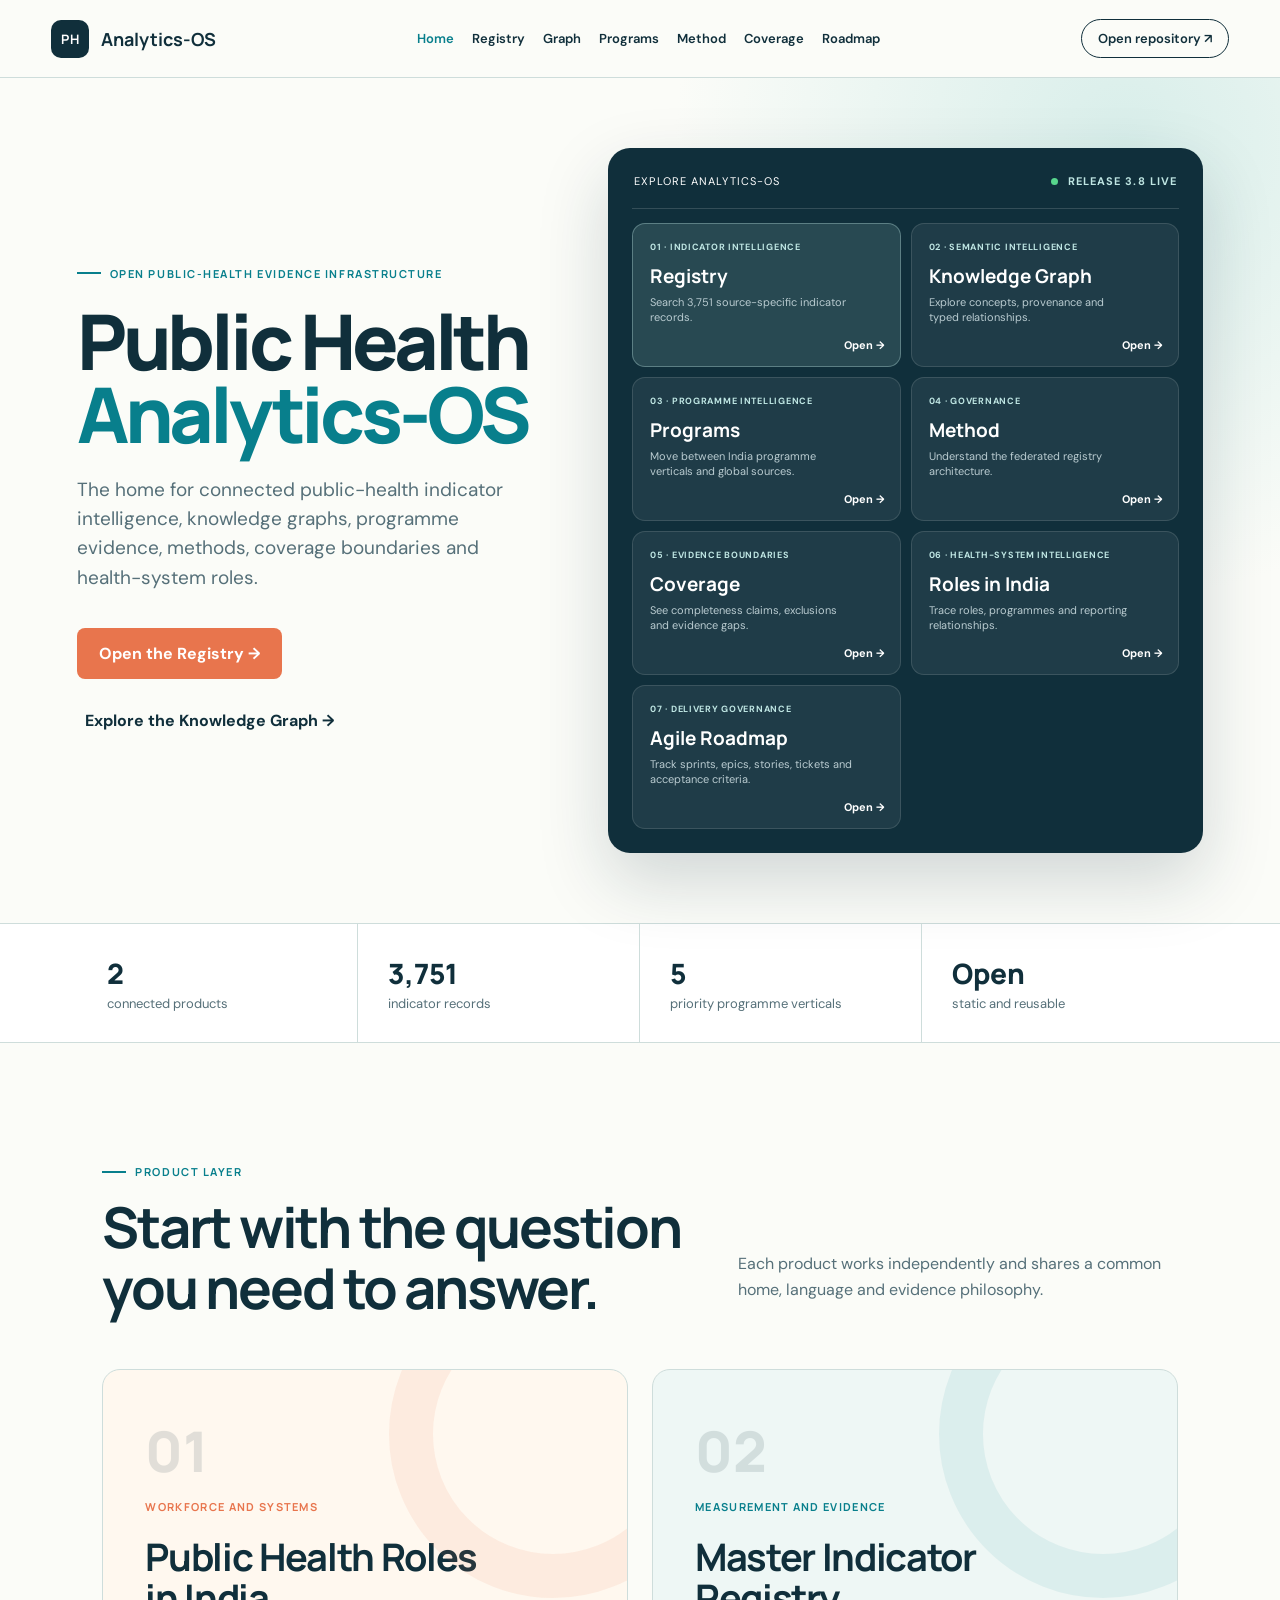
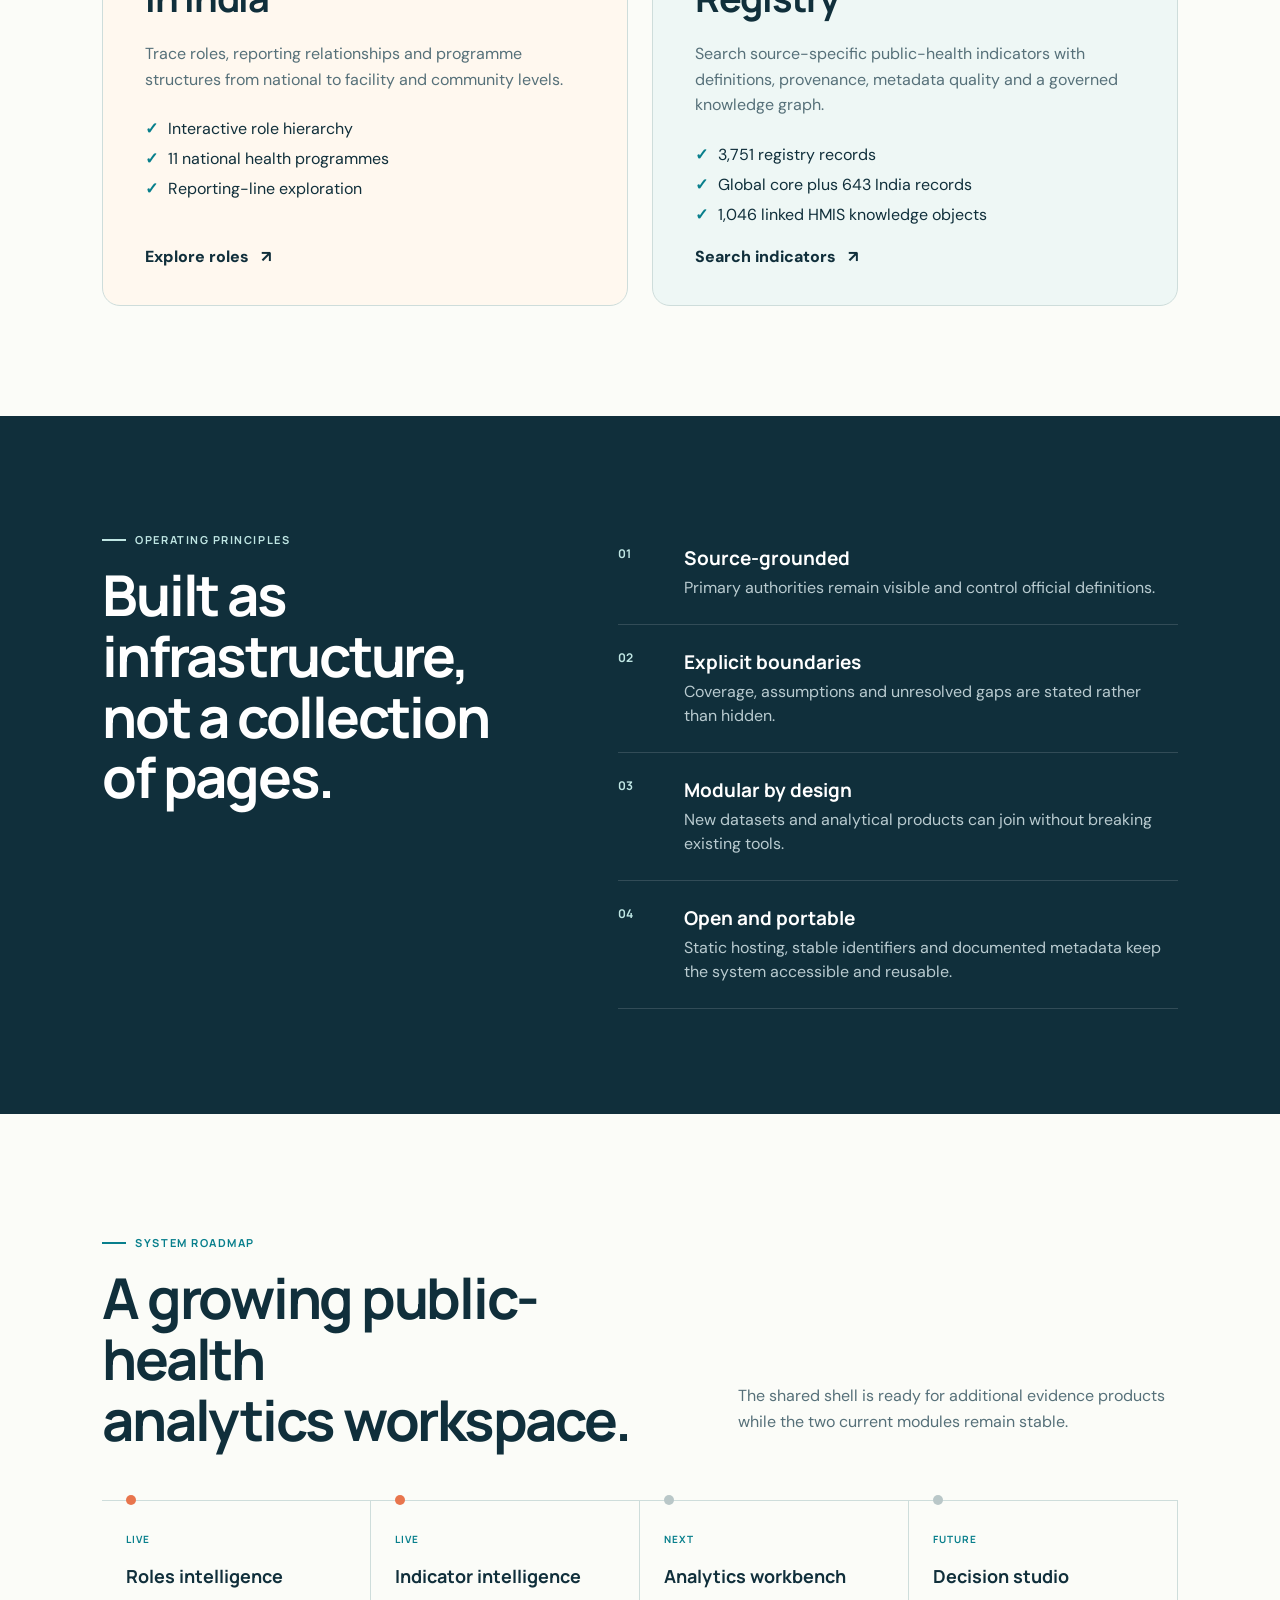
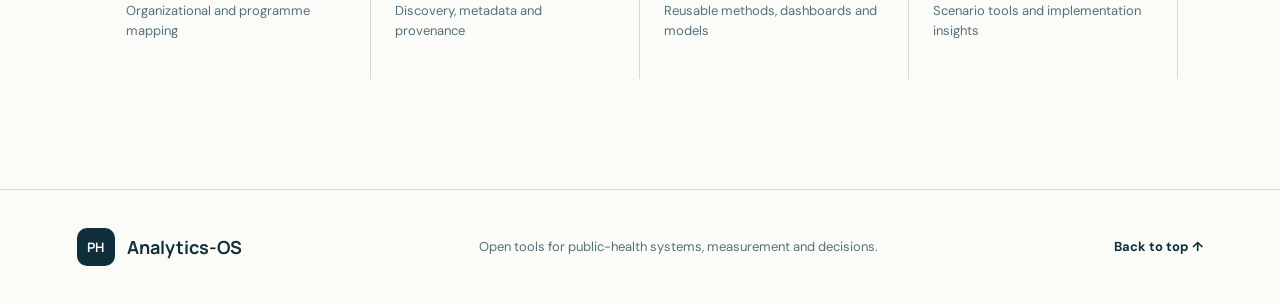
==== index.html @ e44026a2 "Add integrated release validation gate" ====
<!doctype html>
<html lang="en">
<head>
  <meta charset="utf-8">
  <meta name="viewport" content="width=device-width,initial-scale=1">
  <title>Public Health Analytics-OS</title>
  <meta name="description" content="An open, modular evidence workspace for public-health roles, indicators and analytics.">
  <meta property="og:title" content="Public Health Analytics-OS">
  <meta property="og:description" content="Public-health roles, indicators and evidence tools in one open operating system.">
  <meta property="og:url" content="https://abeezith.github.io/Public-Health-Analytics-OS/">
  <meta property="og:image" content="https://abeezith.github.io/Public-Health-Analytics-OS/og.png">
  <meta name="twitter:image" content="https://abeezith.github.io/Public-Health-Analytics-OS/og.png">
  <meta name="twitter:card" content="summary_large_image">
  <meta name="theme-color" content="#102F3B">
  <link rel="canonical" href="https://abeezith.github.io/Public-Health-Analytics-OS/">
  <link rel="stylesheet" href="styles.css?v=home-2.0.0">
</head>
<body>
  <header class="site-header">
    <a class="brand" href="#top" aria-label="Public Health Analytics-OS home"><span class="brand-mark">PH</span><span>Analytics-OS</span></a>
    <nav aria-label="Main navigation"><a href="#top" aria-current="page">Home</a><a href="indicators/#registry">Registry</a><a href="indicators/#knowledge-graph">Graph</a><a href="indicators/#india">Programs</a><a href="indicators/#method">Method</a><a href="indicators/#coverage">Coverage</a><a href="roadmap/">Roadmap</a></nav>
    <details class="mobile-nav"><summary>Explore <span aria-hidden="true">⌄</span></summary><div><a href="indicators/#registry">Registry</a><a href="indicators/#knowledge-graph">Knowledge Graph</a><a href="indicators/#india">Programs</a><a href="indicators/#method">Method</a><a href="indicators/#coverage">Coverage</a><a href="roadmap/">Agile roadmap</a><a href="roles/">Roles in India</a></div></details>
    <a class="github-link" href="https://github.com/abeezith/Public-Health-Analytics-OS" target="_blank" rel="noreferrer">Open repository ↗</a>
  </header>

  <main id="top">
    <section class="hero">
      <div class="hero-copy">
        <p class="eyebrow"><span></span> Open public-health evidence infrastructure</p>
        <h1>Public Health<br><em>Analytics-OS</em></h1>
        <p class="lede">The home for connected public-health indicator intelligence, knowledge graphs, programme evidence, methods, coverage boundaries and health-system roles.</p>
        <div class="hero-actions"><a class="primary" href="indicators/#registry">Open the Registry →</a><a class="secondary" href="indicators/#knowledge-graph">Explore the Knowledge Graph →</a></div>
      </div>
      <aside class="home-directory" id="workspace" aria-label="Analytics-OS workspace directory">
        <div class="directory-head"><span>Explore Analytics-OS</span><b><i></i> Release 3.8 live</b></div>
        <div class="directory-grid">
          <a class="directory-card featured" href="indicators/#registry"><span>01 · Indicator intelligence</span><strong>Registry</strong><small>Search 3,751 source-specific indicator records.</small><em>Open →</em></a>
          <a class="directory-card" href="indicators/#knowledge-graph"><span>02 · Semantic intelligence</span><strong>Knowledge Graph</strong><small>Explore concepts, provenance and typed relationships.</small><em>Open →</em></a>
          <a class="directory-card" href="indicators/#india"><span>03 · Programme intelligence</span><strong>Programs</strong><small>Move between India programme verticals and global sources.</small><em>Open →</em></a>
          <a class="directory-card" href="indicators/#method"><span>04 · Governance</span><strong>Method</strong><small>Understand the federated registry architecture.</small><em>Open →</em></a>
          <a class="directory-card" href="indicators/#coverage"><span>05 · Evidence boundaries</span><strong>Coverage</strong><small>See completeness claims, exclusions and evidence gaps.</small><em>Open →</em></a>
          <a class="directory-card" href="roles/"><span>06 · Health-system intelligence</span><strong>Roles in India</strong><small>Trace roles, programmes and reporting relationships.</small><em>Open →</em></a>
          <a class="directory-card" href="roadmap/"><span>07 · Delivery governance</span><strong>Agile Roadmap</strong><small>Track sprints, epics, stories, tickets and acceptance criteria.</small><em>Open →</em></a>
        </div>
      </aside>
    </section>

    <section class="metrics" aria-label="System metrics">
      <div><strong>2</strong><span>connected products</span></div>
      <div><strong>3,751</strong><span>indicator records</span></div>
      <div><strong>5</strong><span>priority programme verticals</span></div>
      <div><strong>Open</strong><span>static and reusable</span></div>
    </section>

    <section class="products" id="products">
      <div class="section-heading"><div><p class="eyebrow"><span></span> Product layer</p><h2>Start with the question<br>you need to answer.</h2></div><p>Each product works independently and shares a common home, language and evidence philosophy.</p></div>
      <div class="product-grid">
        <article class="product-card roles-card">
          <div class="product-number">01</div><div class="product-label">Workforce and systems</div>
          <h3>Public Health Roles<br>in India</h3>
          <p>Trace roles, reporting relationships and programme structures from national to facility and community levels.</p>
          <ul><li>Interactive role hierarchy</li><li>11 national health programmes</li><li>Reporting-line exploration</li></ul>
          <a href="roles/">Explore roles <span>↗</span></a>
        </article>
        <article class="product-card indicator-card">
          <div class="product-number">02</div><div class="product-label">Measurement and evidence</div>
          <h3>Master Indicator<br>Registry</h3>
          <p>Search source-specific public-health indicators with definitions, provenance, metadata quality and a governed knowledge graph.</p>
          <ul><li>3,751 registry records</li><li>Global core plus 643 India records</li><li>1,046 linked HMIS knowledge objects</li></ul>
          <a href="indicators/#registry">Search indicators <span>↗</span></a>
        </article>
      </div>
    </section>

    <section class="principles" id="principles">
      <div><p class="eyebrow light"><span></span> Operating principles</p><h2>Built as infrastructure,<br>not a collection of pages.</h2></div>
      <div class="principle-list">
        <article><span>01</span><div><h3>Source-grounded</h3><p>Primary authorities remain visible and control official definitions.</p></div></article>
        <article><span>02</span><div><h3>Explicit boundaries</h3><p>Coverage, assumptions and unresolved gaps are stated rather than hidden.</p></div></article>
        <article><span>03</span><div><h3>Modular by design</h3><p>New datasets and analytical products can join without breaking existing tools.</p></div></article>
        <article><span>04</span><div><h3>Open and portable</h3><p>Static hosting, stable identifiers and documented metadata keep the system accessible and reusable.</p></div></article>
      </div>
    </section>

    <section class="roadmap" id="roadmap">
      <div class="section-heading"><div><p class="eyebrow"><span></span> System roadmap</p><h2>A growing public-health<br>analytics workspace.</h2></div><p>The shared shell is ready for additional evidence products while the two current modules remain stable.</p></div>
      <div class="roadmap-track"><article class="done"><span>Live</span><h3>Roles intelligence</h3><p>Organizational and programme mapping</p></article><article class="done"><span>Live</span><h3>Indicator intelligence</h3><p>Discovery, metadata and provenance</p></article><article><span>Next</span><h3>Analytics workbench</h3><p>Reusable methods, dashboards and models</p></article><article><span>Future</span><h3>Decision studio</h3><p>Scenario tools and implementation insights</p></article></div>
    </section>
  </main>

  <footer><div class="brand"><span class="brand-mark">PH</span><span>Analytics-OS</span></div><p>Open tools for public-health systems, measurement and decisions.</p><a href="#top">Back to top ↑</a></footer>
</body>
</html>
---- styles.css ----
@import url('https://fonts.googleapis.com/css2?family=DM+Sans:wght@400;500;600;700&family=Manrope:wght@400;500;600;700;800&display=swap');
:root{--ink:#102f3b;--teal:#087f8c;--aqua:#bfe6e3;--mist:#eef7f5;--paper:#fbfcf8;--coral:#e8754d;--line:#cedddb;--white:#fff;--muted:#567079}*{box-sizing:border-box}html{scroll-behavior:smooth}body{margin:0;background:var(--paper);color:var(--ink);font-family:'DM Sans',sans-serif}a{color:inherit;text-decoration:none}.site-header{min-height:78px;display:flex;align-items:center;justify-content:space-between;gap:22px;padding:0 4vw;border-bottom:1px solid var(--line);position:relative;z-index:20;background:rgba(251,252,248,.96)}.brand{display:flex;align-items:center;gap:12px;font:700 18px 'Manrope',sans-serif;white-space:nowrap}.brand-mark{width:38px;height:38px;border-radius:10px;background:var(--ink);color:#fff;display:grid;place-items:center;font-size:13px;letter-spacing:.04em}.site-header nav{display:flex;gap:18px;font-size:13px;font-weight:600}.site-header nav a:hover,.site-header nav a[aria-current="page"]{color:var(--teal)}.github-link{border:1px solid var(--ink);border-radius:99px;padding:10px 16px;font-size:13px;font-weight:600;white-space:nowrap}.mobile-nav{display:none;position:relative}.mobile-nav summary{list-style:none;cursor:pointer;padding:10px 14px;border:1px solid var(--ink);border-radius:99px;font-size:13px;font-weight:700}.mobile-nav summary::-webkit-details-marker{display:none}.mobile-nav[open] summary span{display:inline-block;transform:rotate(180deg)}.mobile-nav>div{position:absolute;right:0;top:calc(100% + 10px);width:230px;padding:9px;border:1px solid var(--line);border-radius:16px;background:#fff;box-shadow:0 18px 50px rgba(16,47,59,.18)}.mobile-nav a{display:block;padding:11px 12px;border-radius:9px;font-size:13px;font-weight:700}.mobile-nav a:hover,.mobile-nav a:focus-visible{background:var(--mist);color:var(--teal)}.hero{min-height:680px;padding:70px 6vw;display:grid;grid-template-columns:minmax(360px,.88fr) minmax(560px,1.12fr);gap:5vw;align-items:center;background:radial-gradient(circle at 88% 8%,#d8eeea 0,transparent 33%),var(--paper)}.eyebrow{text-transform:uppercase;letter-spacing:.14em;font:700 11px 'Manrope',sans-serif;color:var(--teal);display:flex;align-items:center;gap:9px}.eyebrow span{width:24px;height:2px;background:currentColor}.hero h1{font:800 clamp(54px,6vw,88px)/.95 'Manrope',sans-serif;letter-spacing:-.055em;margin:24px 0}.hero h1 em{font-style:normal;color:var(--teal)}.lede{font-size:19px;line-height:1.55;max-width:650px;color:var(--muted)}.hero-actions{display:flex;gap:16px;align-items:center;margin-top:36px;flex-wrap:wrap}.primary{background:var(--coral);color:white;padding:15px 22px;border-radius:8px;font-weight:700}.secondary{font-weight:700;padding:15px 8px}.home-directory{background:var(--ink);color:white;padding:24px;border-radius:22px;box-shadow:0 28px 70px rgba(16,47,59,.18)}.directory-head{display:flex;justify-content:space-between;gap:18px;padding:2px 2px 20px;border-bottom:1px solid rgba(255,255,255,.15);font-size:11px;text-transform:uppercase;letter-spacing:.1em}.directory-head b{color:var(--aqua)}.directory-head i{display:inline-block;width:7px;height:7px;background:#58d68d;border-radius:50%;margin-right:6px}.directory-grid{display:grid;grid-template-columns:1fr 1fr;gap:10px;margin-top:14px}.directory-card{position:relative;min-height:144px;padding:17px;border:1px solid rgba(255,255,255,.12);border-radius:13px;background:rgba(255,255,255,.065);transition:transform .18s ease,background .18s ease,border-color .18s ease}.directory-card:hover,.directory-card:focus-visible{transform:translateY(-2px);background:rgba(255,255,255,.12);border-color:var(--aqua);outline:none}.directory-card.featured{background:rgba(191,230,227,.14);border-color:rgba(191,230,227,.34)}.directory-card span,.directory-card strong,.directory-card small{display:block}.directory-card span{color:var(--aqua);font-size:9px;font-weight:700;letter-spacing:.08em;text-transform:uppercase}.directory-card strong{margin-top:10px;font:700 19px 'Manrope'}.directory-card small{margin-top:6px;padding-right:28px;color:#b9cbd0;font-size:11px;line-height:1.4}.directory-card em{position:absolute;right:15px;bottom:14px;color:#fff;font-size:11px;font-style:normal;font-weight:700}.metrics{display:grid;grid-template-columns:repeat(4,1fr);padding:0 6vw;background:#fff;border-top:1px solid var(--line);border-bottom:1px solid var(--line)}.metrics div{padding:30px;border-right:1px solid var(--line);display:flex;flex-direction:column;gap:3px}.metrics div:last-child{border-right:0}.metrics strong{font:800 28px 'Manrope'}.metrics span{font-size:13px;color:var(--muted)}.products,.roadmap{padding:110px 8vw}.section-heading{display:flex;align-items:end;justify-content:space-between;gap:40px;margin-bottom:50px}.section-heading h2,.principles h2{font:700 clamp(34px,4.4vw,58px)/1.08 'Manrope';letter-spacing:-.04em;margin:18px 0 0}.section-heading>p{max-width:440px;color:var(--muted);line-height:1.6}.product-grid{display:grid;grid-template-columns:1fr 1fr;gap:24px}.product-card{position:relative;padding:42px;border:1px solid var(--line);border-radius:18px;min-height:520px;overflow:hidden}.roles-card{background:#fff8ef}.indicator-card{background:var(--mist)}.product-card:after{content:'';position:absolute;width:240px;height:240px;border-radius:50%;right:-90px;top:-100px;border:44px solid rgba(8,127,140,.08)}.roles-card:after{border-color:rgba(232,117,77,.1)}.product-number{font:800 56px 'Manrope';opacity:.12}.product-label{text-transform:uppercase;letter-spacing:.12em;font:700 11px 'Manrope';color:var(--teal);margin-top:10px}.roles-card .product-label{color:var(--coral)}.product-card h3{font:700 38px/1.1 'Manrope';letter-spacing:-.035em;margin:22px 0}.product-card p{color:var(--muted);line-height:1.6;max-width:520px}.product-card ul{padding:0;margin:26px 0 38px;list-style:none;display:grid;gap:9px}.product-card li:before{content:'✓';color:var(--teal);font-weight:800;margin-right:10px}.product-card>a{position:absolute;left:42px;bottom:38px;font-weight:800}.product-card>a span{margin-left:8px}.principles{background:var(--ink);color:white;padding:105px 8vw;display:grid;grid-template-columns:.85fr 1.15fr;gap:8vw}.eyebrow.light{color:var(--aqua)}.principle-list{display:grid}.principle-list article{display:grid;grid-template-columns:48px 1fr;gap:18px;padding:24px 0;border-bottom:1px solid rgba(255,255,255,.14)}.principle-list article>span{color:var(--aqua);font:700 12px 'Manrope'}.principle-list h3{margin:0 0 5px;font:700 19px 'Manrope'}.principle-list p{margin:0;color:#b9cbd0;line-height:1.5}.roadmap-track{display:grid;grid-template-columns:repeat(4,1fr);border-top:1px solid var(--line)}.roadmap-track article{padding:26px 24px;border-right:1px solid var(--line);position:relative}.roadmap-track article:before{content:'';position:absolute;width:10px;height:10px;border-radius:50%;background:#b9c7c8;top:-6px;left:24px}.roadmap-track article.done:before{background:var(--coral)}.roadmap-track span{text-transform:uppercase;letter-spacing:.1em;font:700 10px 'Manrope';color:var(--teal)}.roadmap-track h3{font:700 18px 'Manrope';margin:16px 0 6px}.roadmap-track p{color:var(--muted);font-size:13px;line-height:1.5}footer{padding:35px 6vw;border-top:1px solid var(--line);display:flex;align-items:center;justify-content:space-between;gap:25px}footer p{color:var(--muted);font-size:13px}footer>a{font-weight:700;font-size:13px}@media(max-width:1120px){.site-header nav{display:none}.mobile-nav{display:block}.hero{grid-template-columns:1fr;padding-top:65px}.home-directory{max-width:900px}.metrics{grid-template-columns:1fr 1fr}.metrics div:nth-child(2){border-right:0}.product-grid,.principles{grid-template-columns:1fr}.section-heading{align-items:start;flex-direction:column}.roadmap-track{grid-template-columns:1fr 1fr}.roadmap-track article{border-bottom:1px solid var(--line)}footer{align-items:flex-start;flex-direction:column}}@media(max-width:650px){.site-header{padding:0 20px}.github-link{display:none}.hero,.products,.roadmap,.principles{padding-left:24px;padding-right:24px}.hero h1{font-size:50px}.directory-grid{grid-template-columns:1fr}.directory-card{min-height:132px}.metrics{grid-template-columns:1fr}.metrics div{border-right:0;border-bottom:1px solid var(--line)}.product-card{padding:30px;min-height:540px}.product-card>a{left:30px}.roadmap-track{grid-template-columns:1fr}footer{padding:30px 24px}}@media(prefers-reduced-motion:reduce){.directory-card{transition:none}}
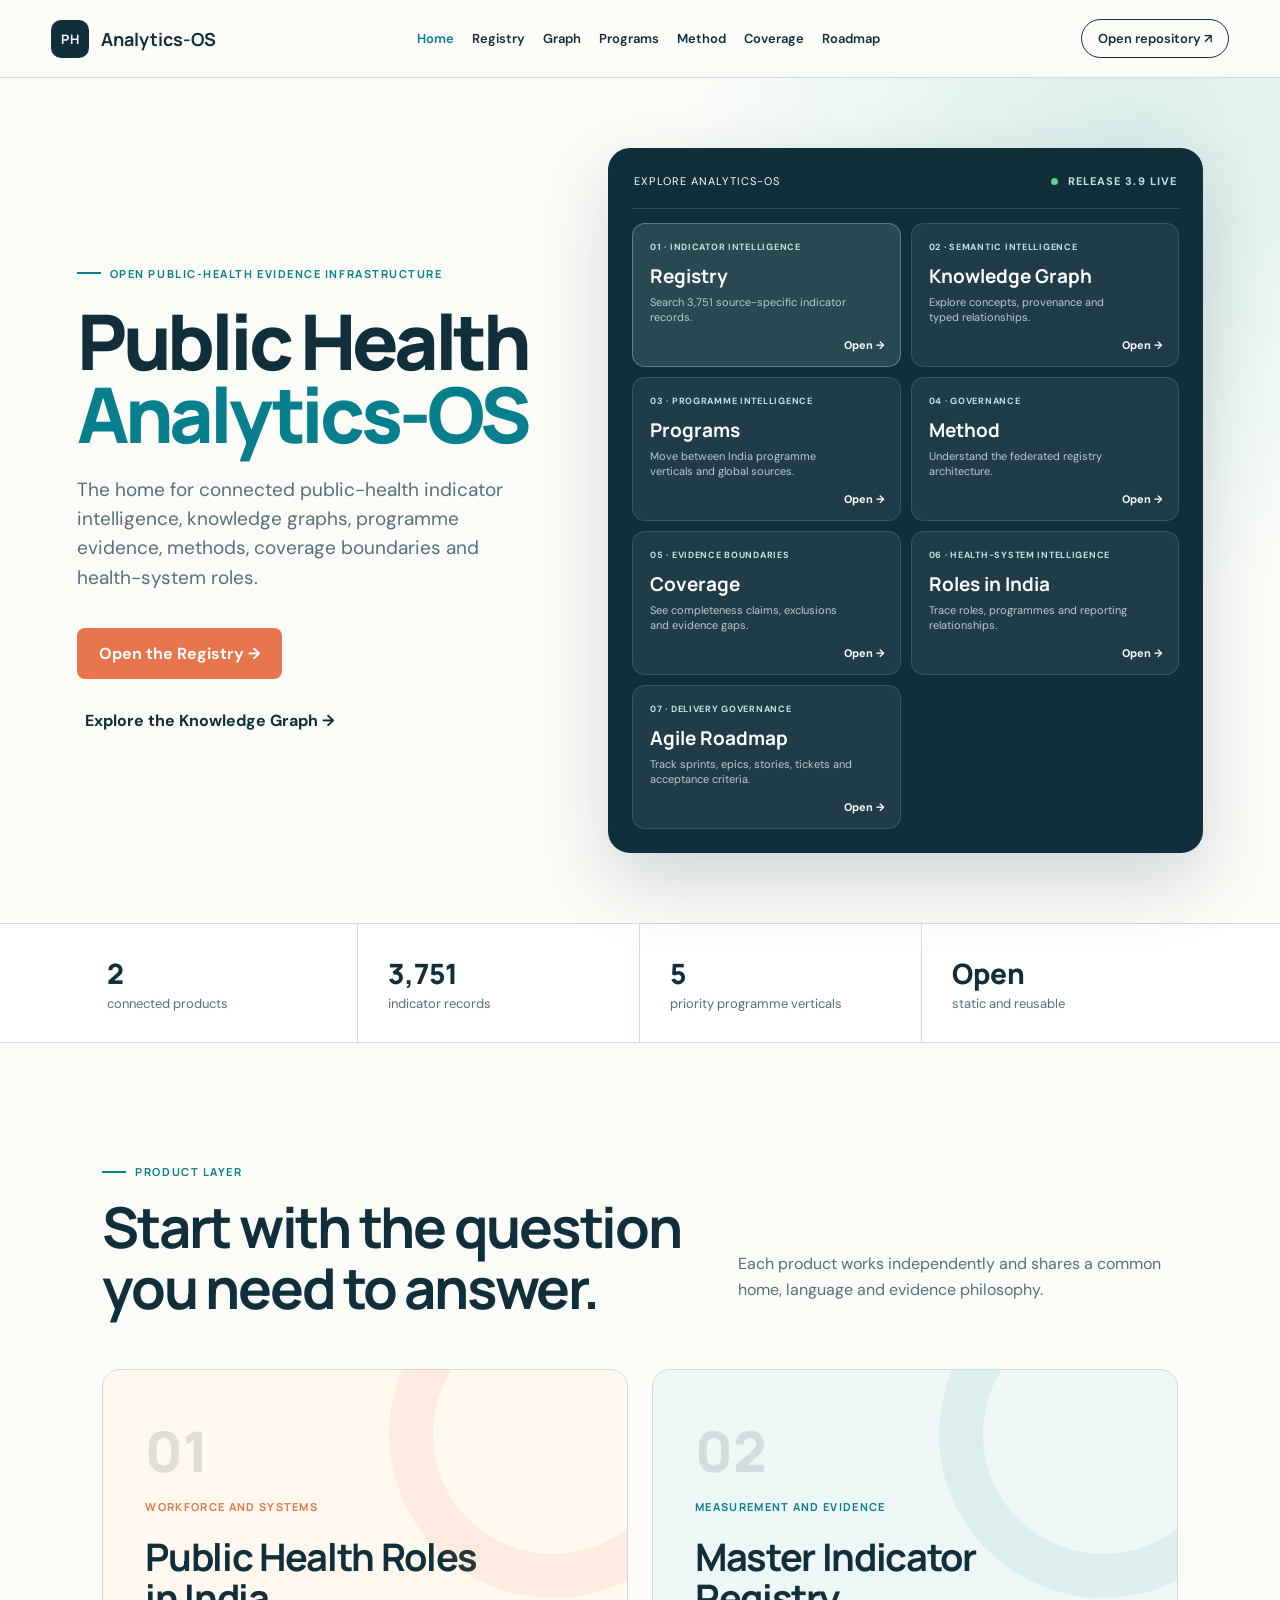
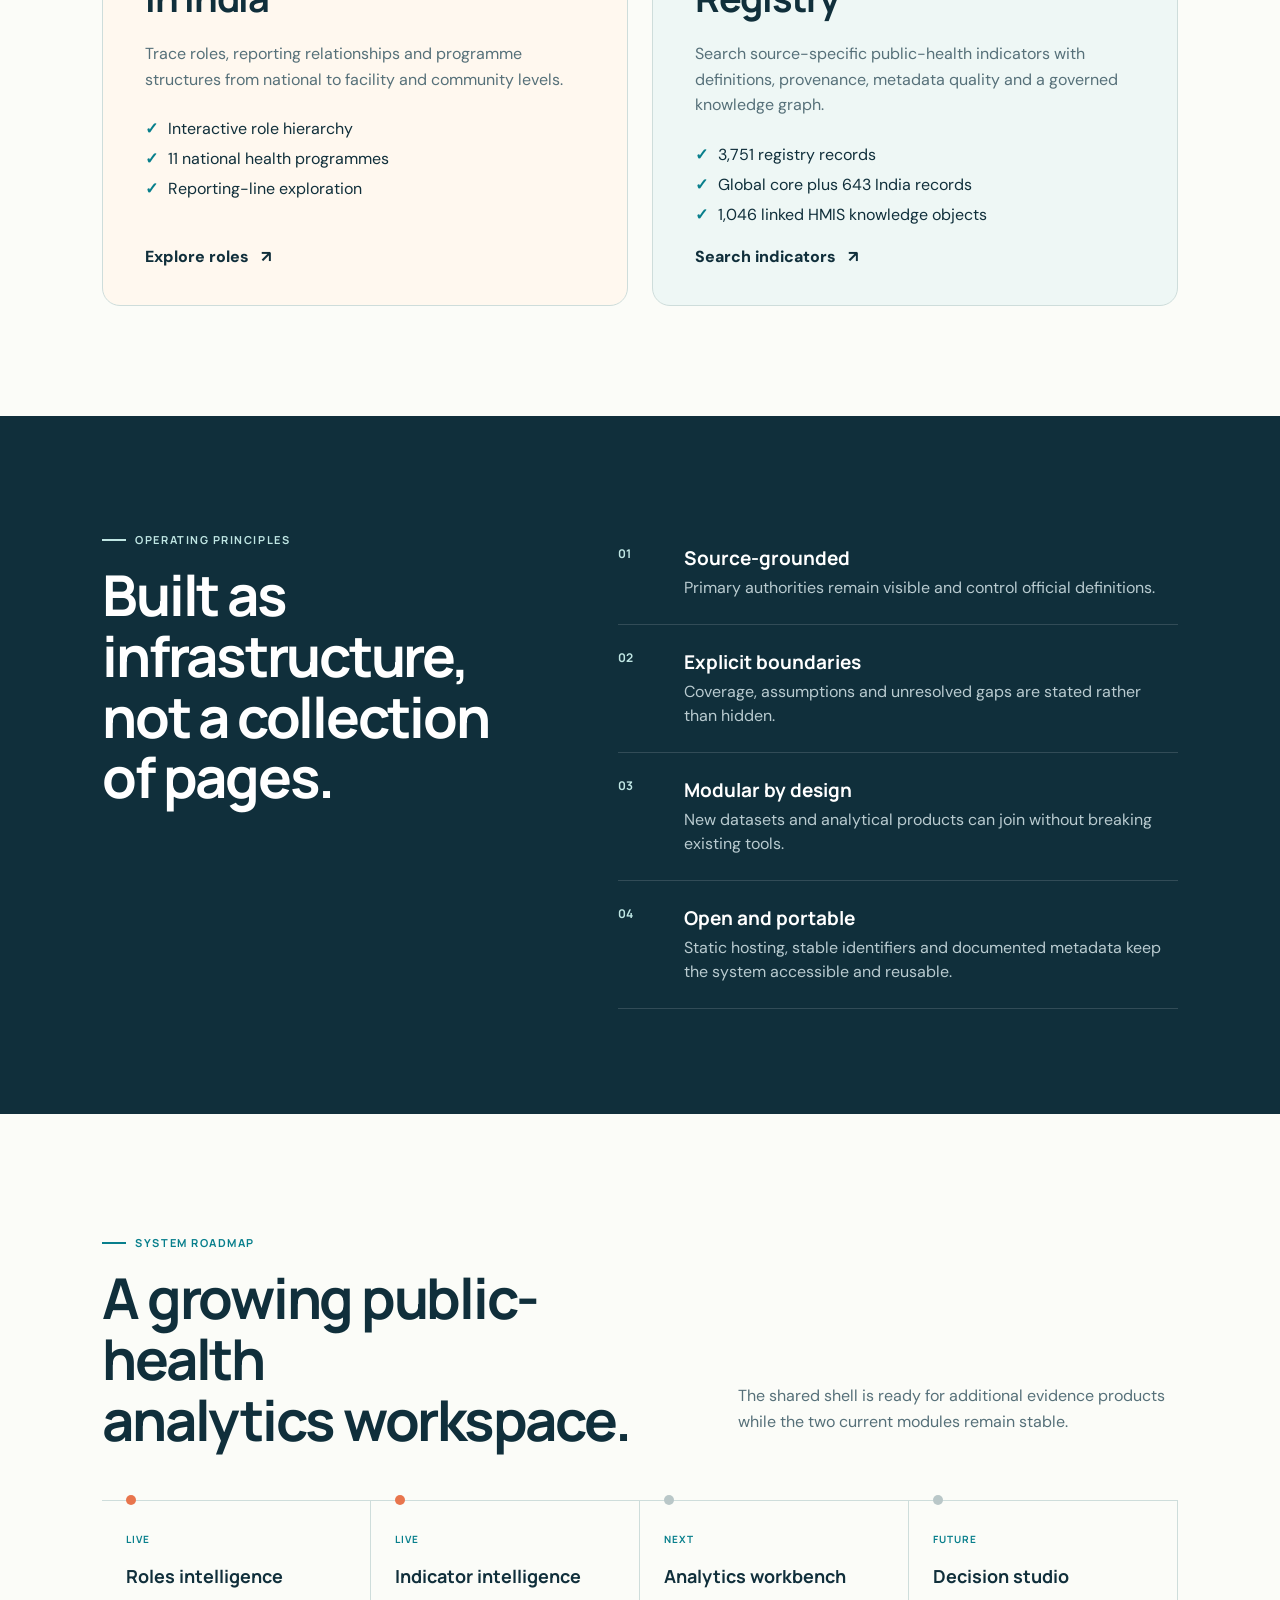
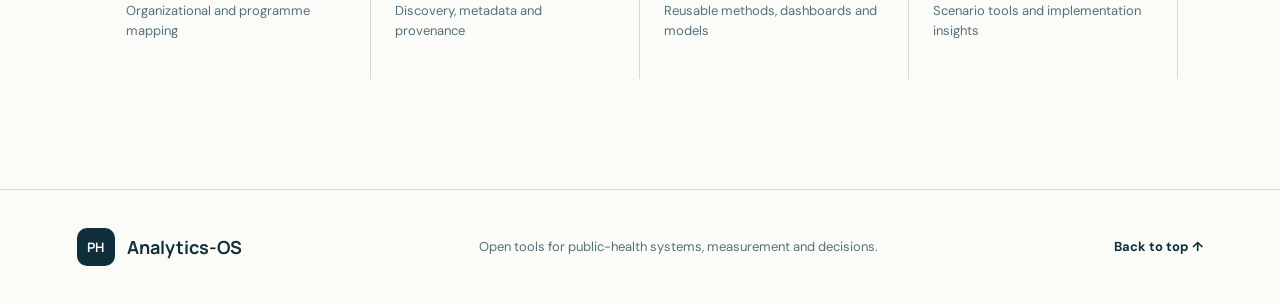
==== commit 6d643163: "Complete TRUST-05 provenance pilot" ====
--- a/index.html
+++ b/index.html
@@ -32,7 +32,7 @@
         <div class="hero-actions"><a class="primary" href="indicators/#registry">Open the Registry →</a><a class="secondary" href="indicators/#knowledge-graph">Explore the Knowledge Graph →</a></div>
       </div>
       <aside class="home-directory" id="workspace" aria-label="Analytics-OS workspace directory">
-        <div class="directory-head"><span>Explore Analytics-OS</span><b><i></i> Release 3.8 live</b></div>
+        <div class="directory-head"><span>Explore Analytics-OS</span><b><i></i> Release 3.9 live</b></div>
         <div class="directory-grid">
           <a class="directory-card featured" href="indicators/#registry"><span>01 · Indicator intelligence</span><strong>Registry</strong><small>Search 3,751 source-specific indicator records.</small><em>Open →</em></a>
           <a class="directory-card" href="indicators/#knowledge-graph"><span>02 · Semantic intelligence</span><strong>Knowledge Graph</strong><small>Explore concepts, provenance and typed relationships.</small><em>Open →</em></a>
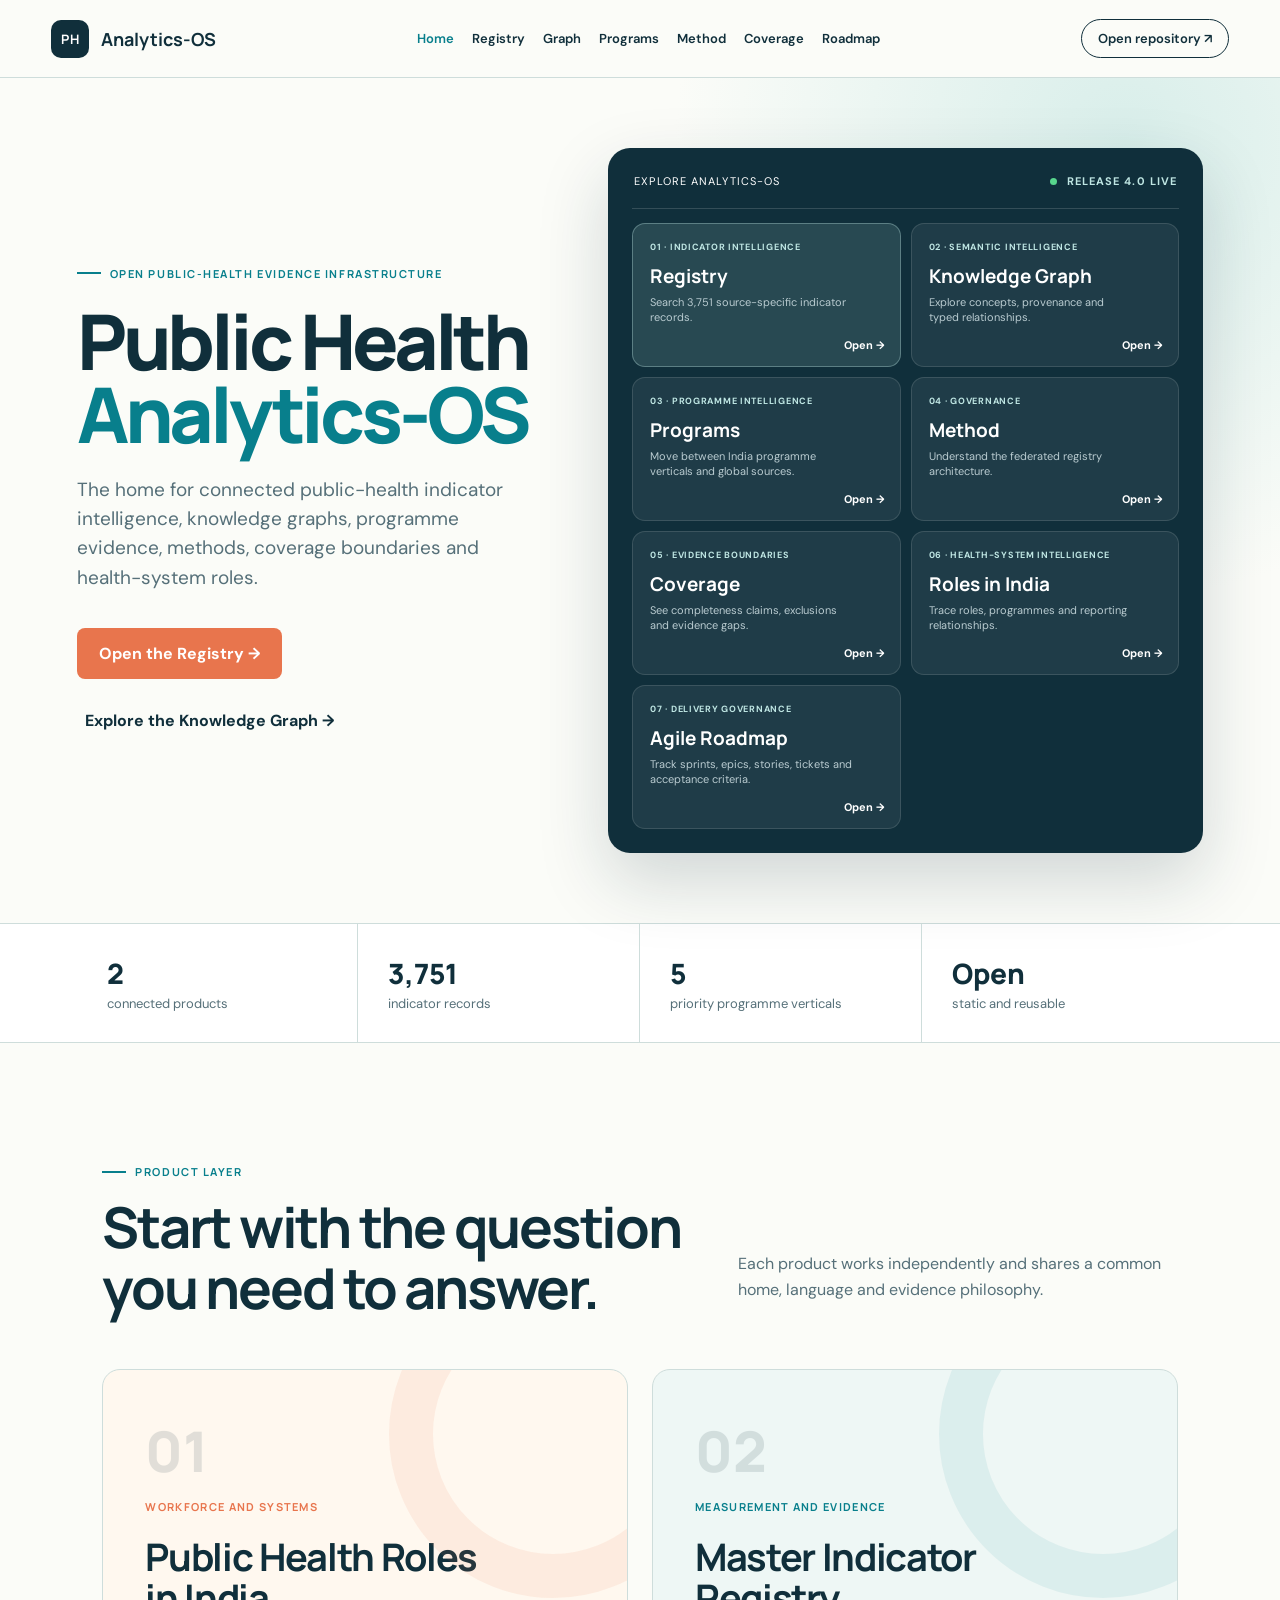
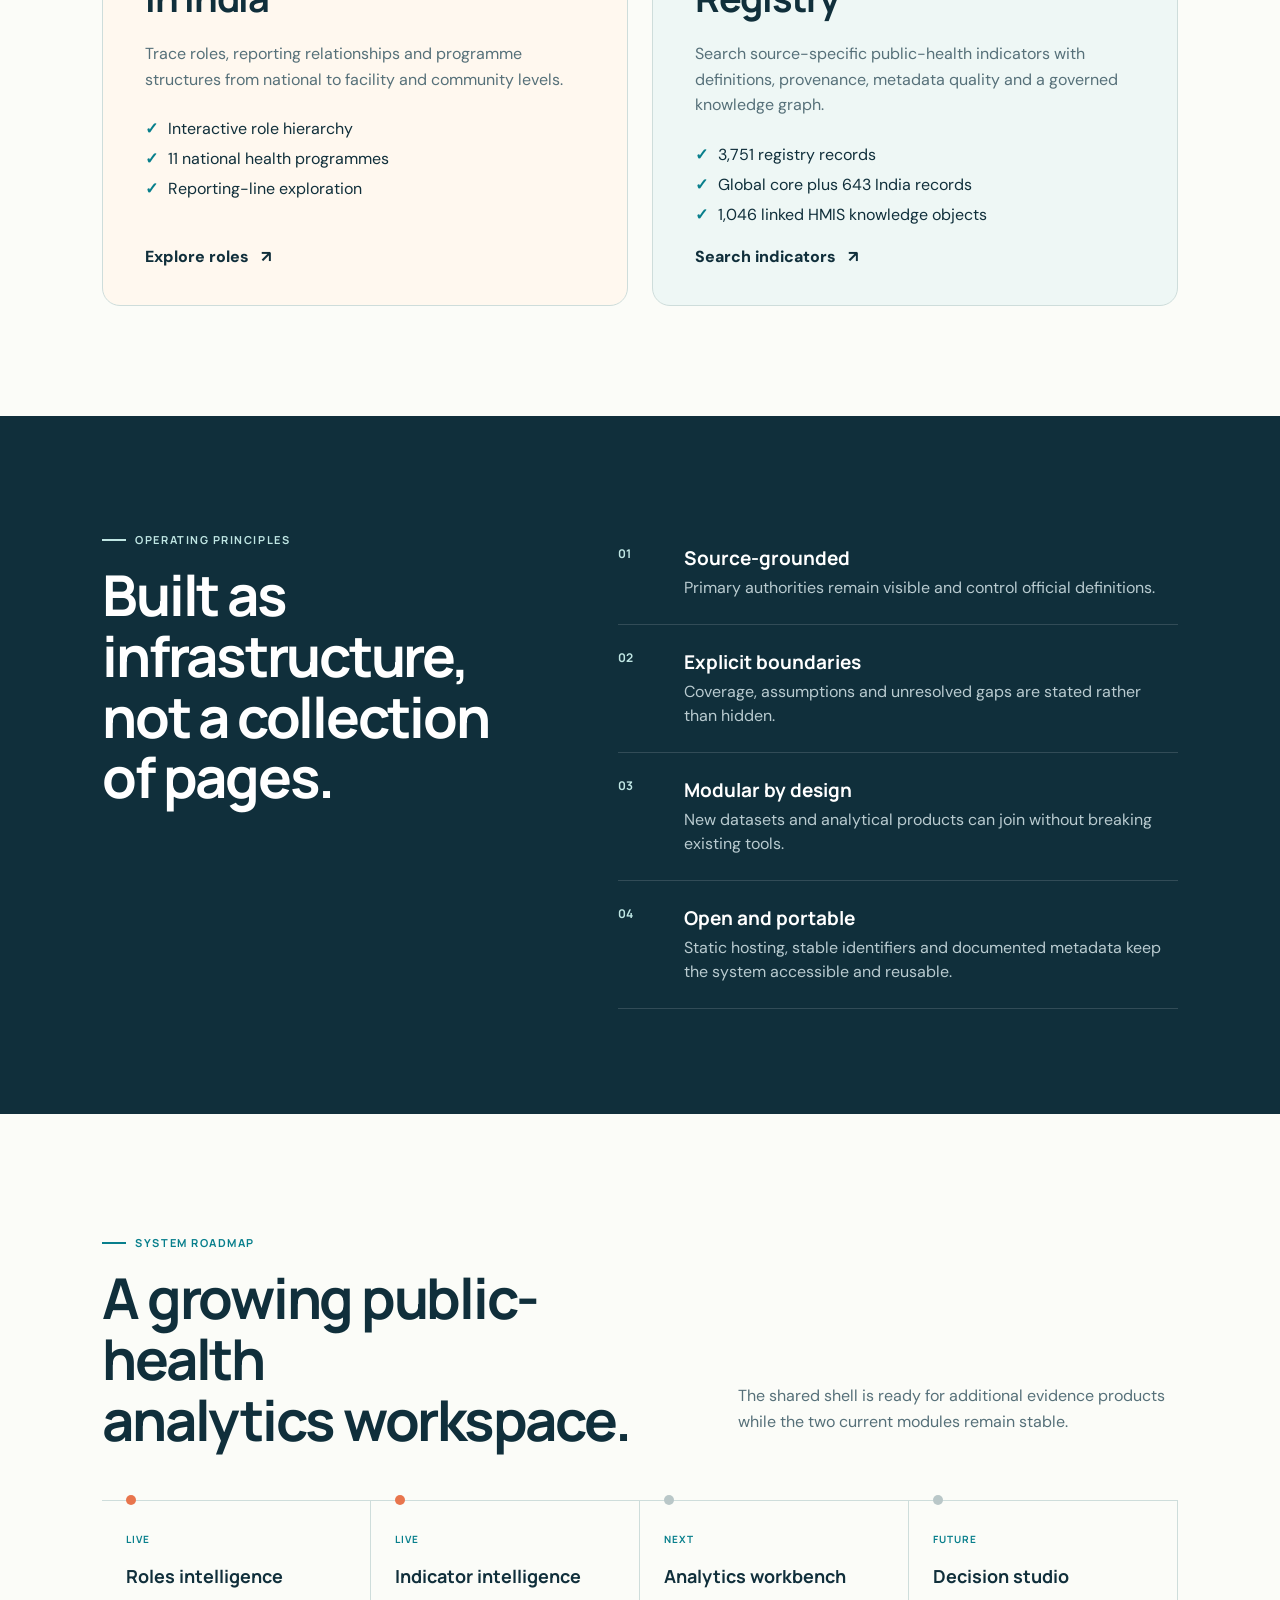
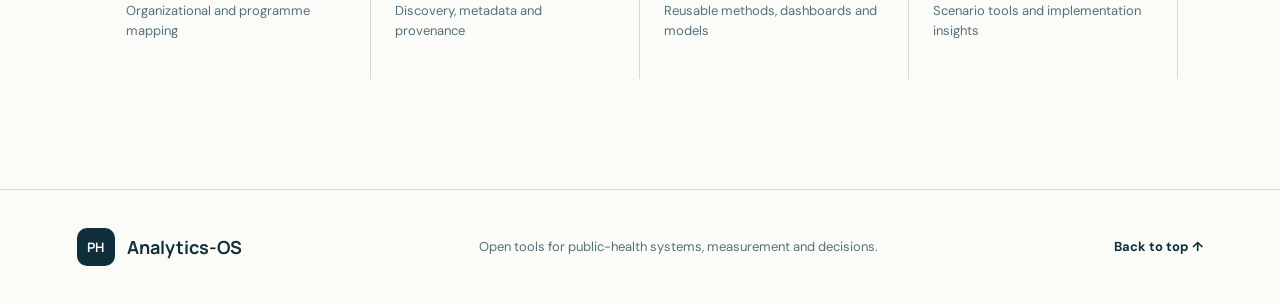
==== commit dccee4ad: "Complete TRUST-07 source monitoring" ====
--- a/index.html
+++ b/index.html
@@ -32,7 +32,7 @@
         <div class="hero-actions"><a class="primary" href="indicators/#registry">Open the Registry →</a><a class="secondary" href="indicators/#knowledge-graph">Explore the Knowledge Graph →</a></div>
       </div>
       <aside class="home-directory" id="workspace" aria-label="Analytics-OS workspace directory">
-        <div class="directory-head"><span>Explore Analytics-OS</span><b><i></i> Release 3.9 live</b></div>
+        <div class="directory-head"><span>Explore Analytics-OS</span><b><i></i> Release 4.0 live</b></div>
         <div class="directory-grid">
           <a class="directory-card featured" href="indicators/#registry"><span>01 · Indicator intelligence</span><strong>Registry</strong><small>Search 3,751 source-specific indicator records.</small><em>Open →</em></a>
           <a class="directory-card" href="indicators/#knowledge-graph"><span>02 · Semantic intelligence</span><strong>Knowledge Graph</strong><small>Explore concepts, provenance and typed relationships.</small><em>Open →</em></a>
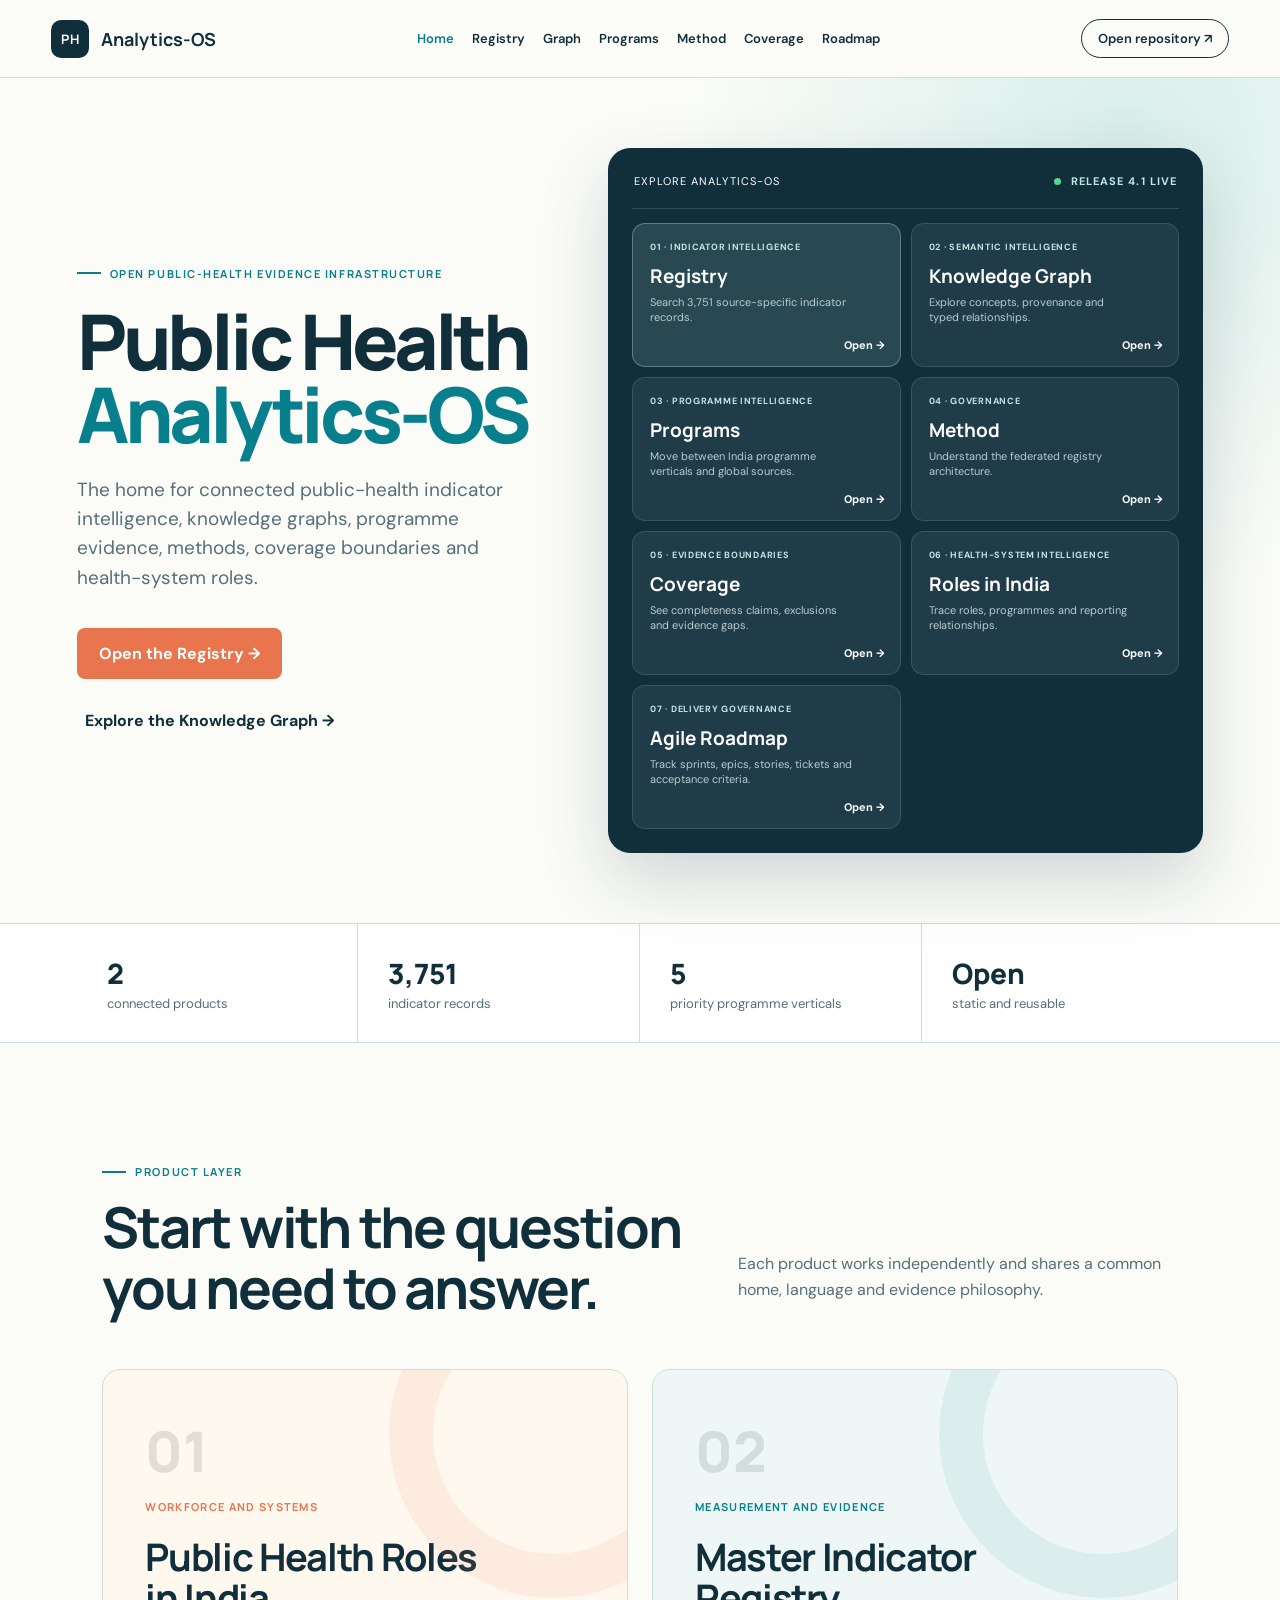
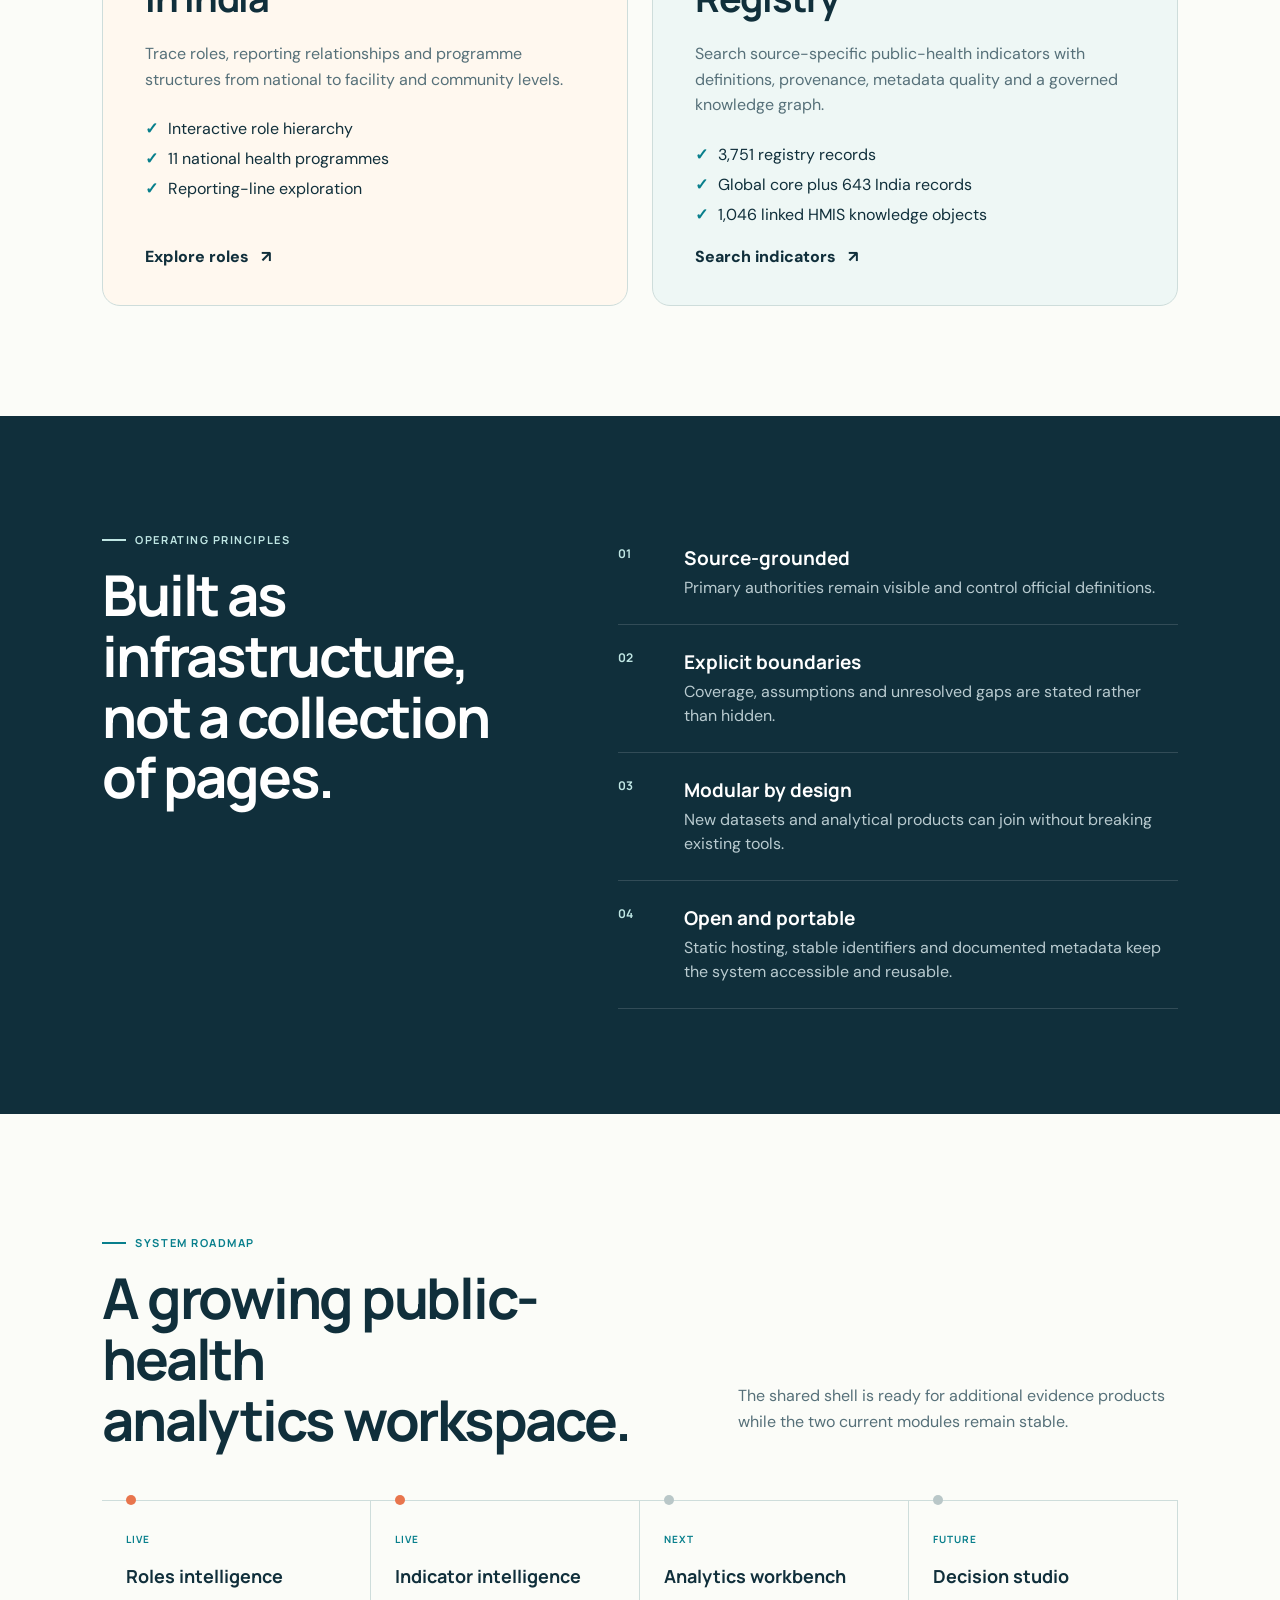
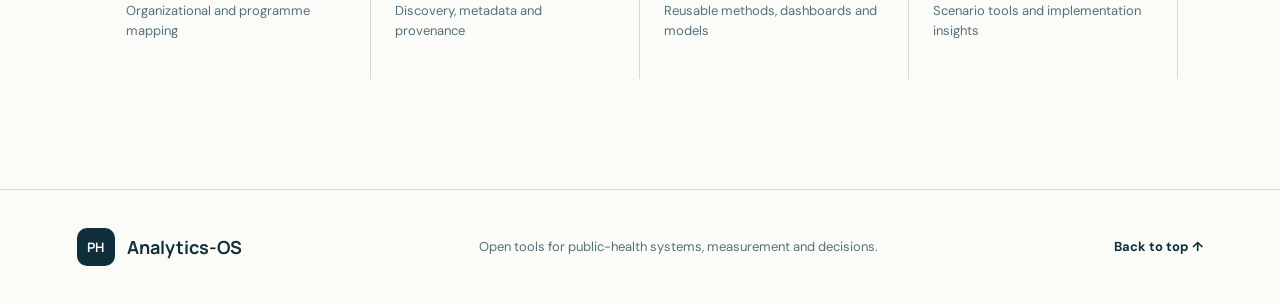
==== commit 19f80d21: "Complete UTILITY-01 operational discovery" ====
--- a/index.html
+++ b/index.html
@@ -32,7 +32,7 @@
         <div class="hero-actions"><a class="primary" href="indicators/#registry">Open the Registry →</a><a class="secondary" href="indicators/#knowledge-graph">Explore the Knowledge Graph →</a></div>
       </div>
       <aside class="home-directory" id="workspace" aria-label="Analytics-OS workspace directory">
-        <div class="directory-head"><span>Explore Analytics-OS</span><b><i></i> Release 4.0 live</b></div>
+        <div class="directory-head"><span>Explore Analytics-OS</span><b><i></i> Release 4.1 live</b></div>
         <div class="directory-grid">
           <a class="directory-card featured" href="indicators/#registry"><span>01 · Indicator intelligence</span><strong>Registry</strong><small>Search 3,751 source-specific indicator records.</small><em>Open →</em></a>
           <a class="directory-card" href="indicators/#knowledge-graph"><span>02 · Semantic intelligence</span><strong>Knowledge Graph</strong><small>Explore concepts, provenance and typed relationships.</small><em>Open →</em></a>
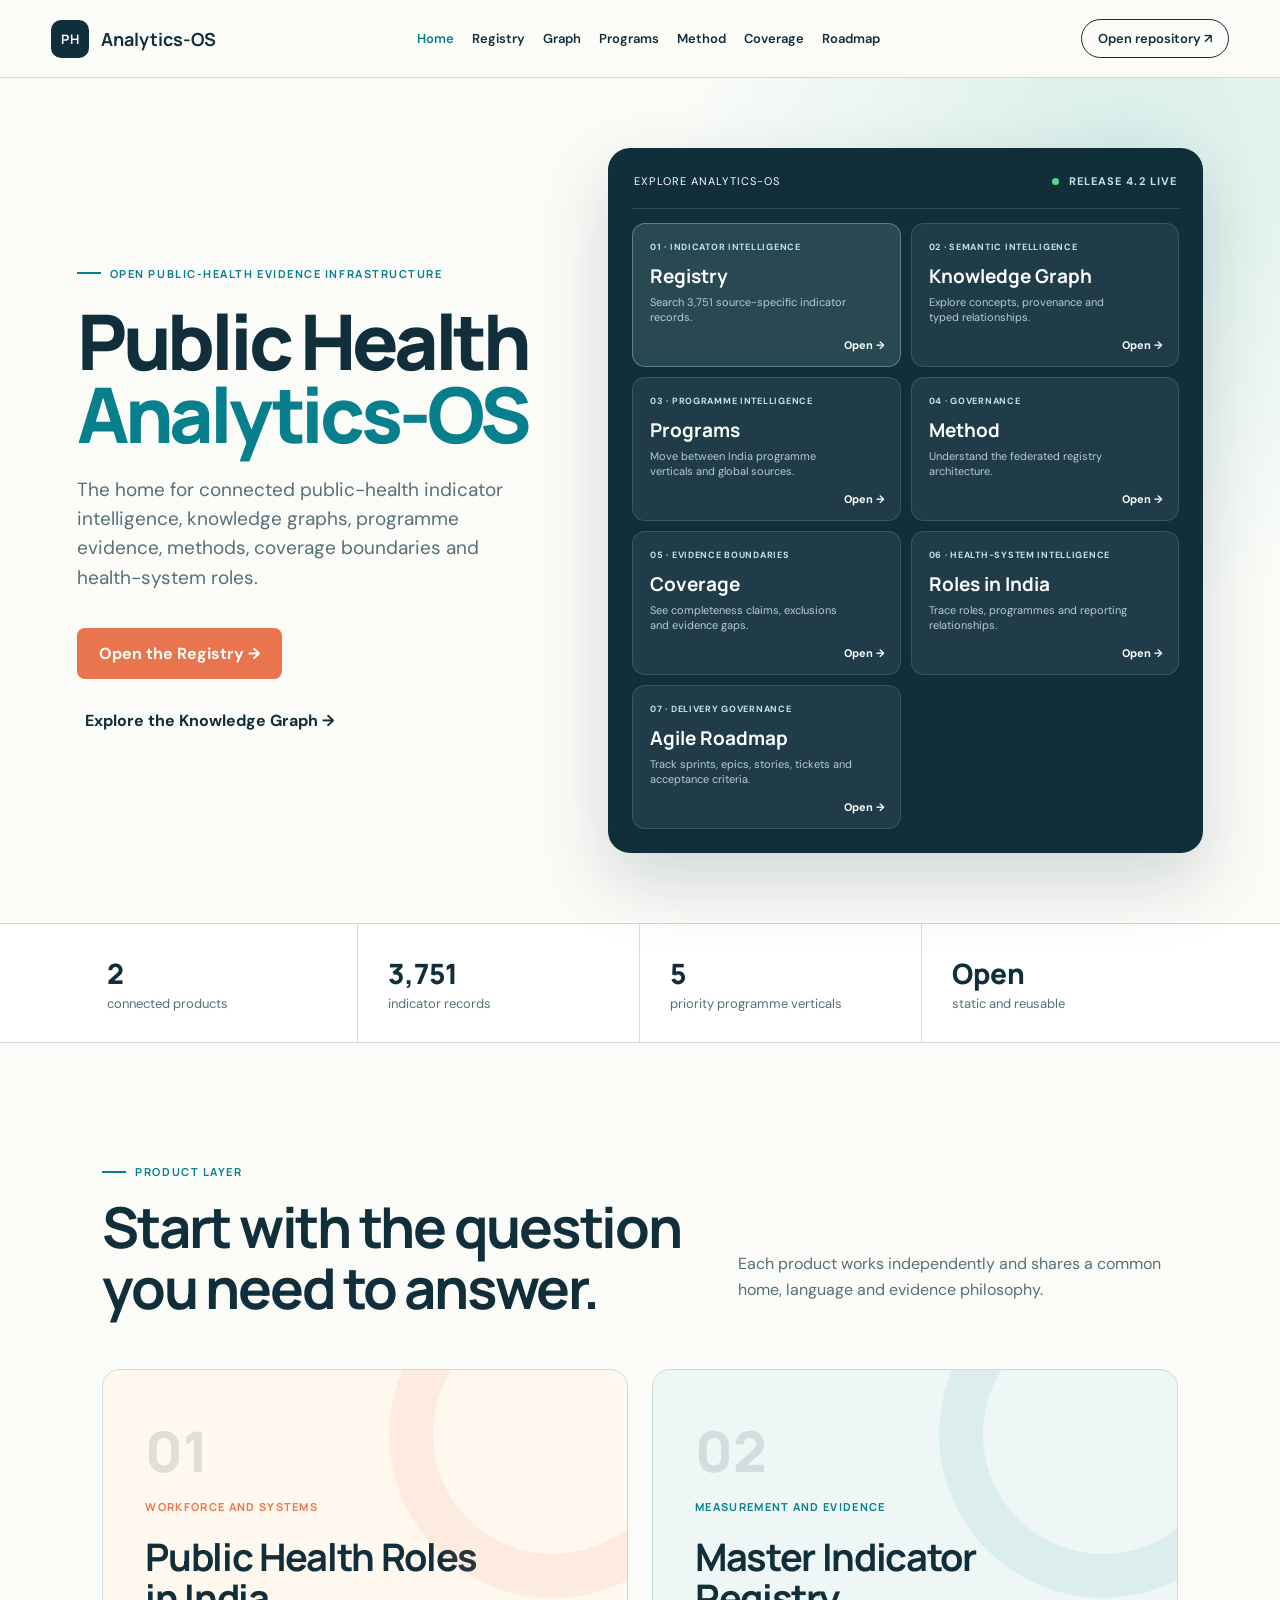
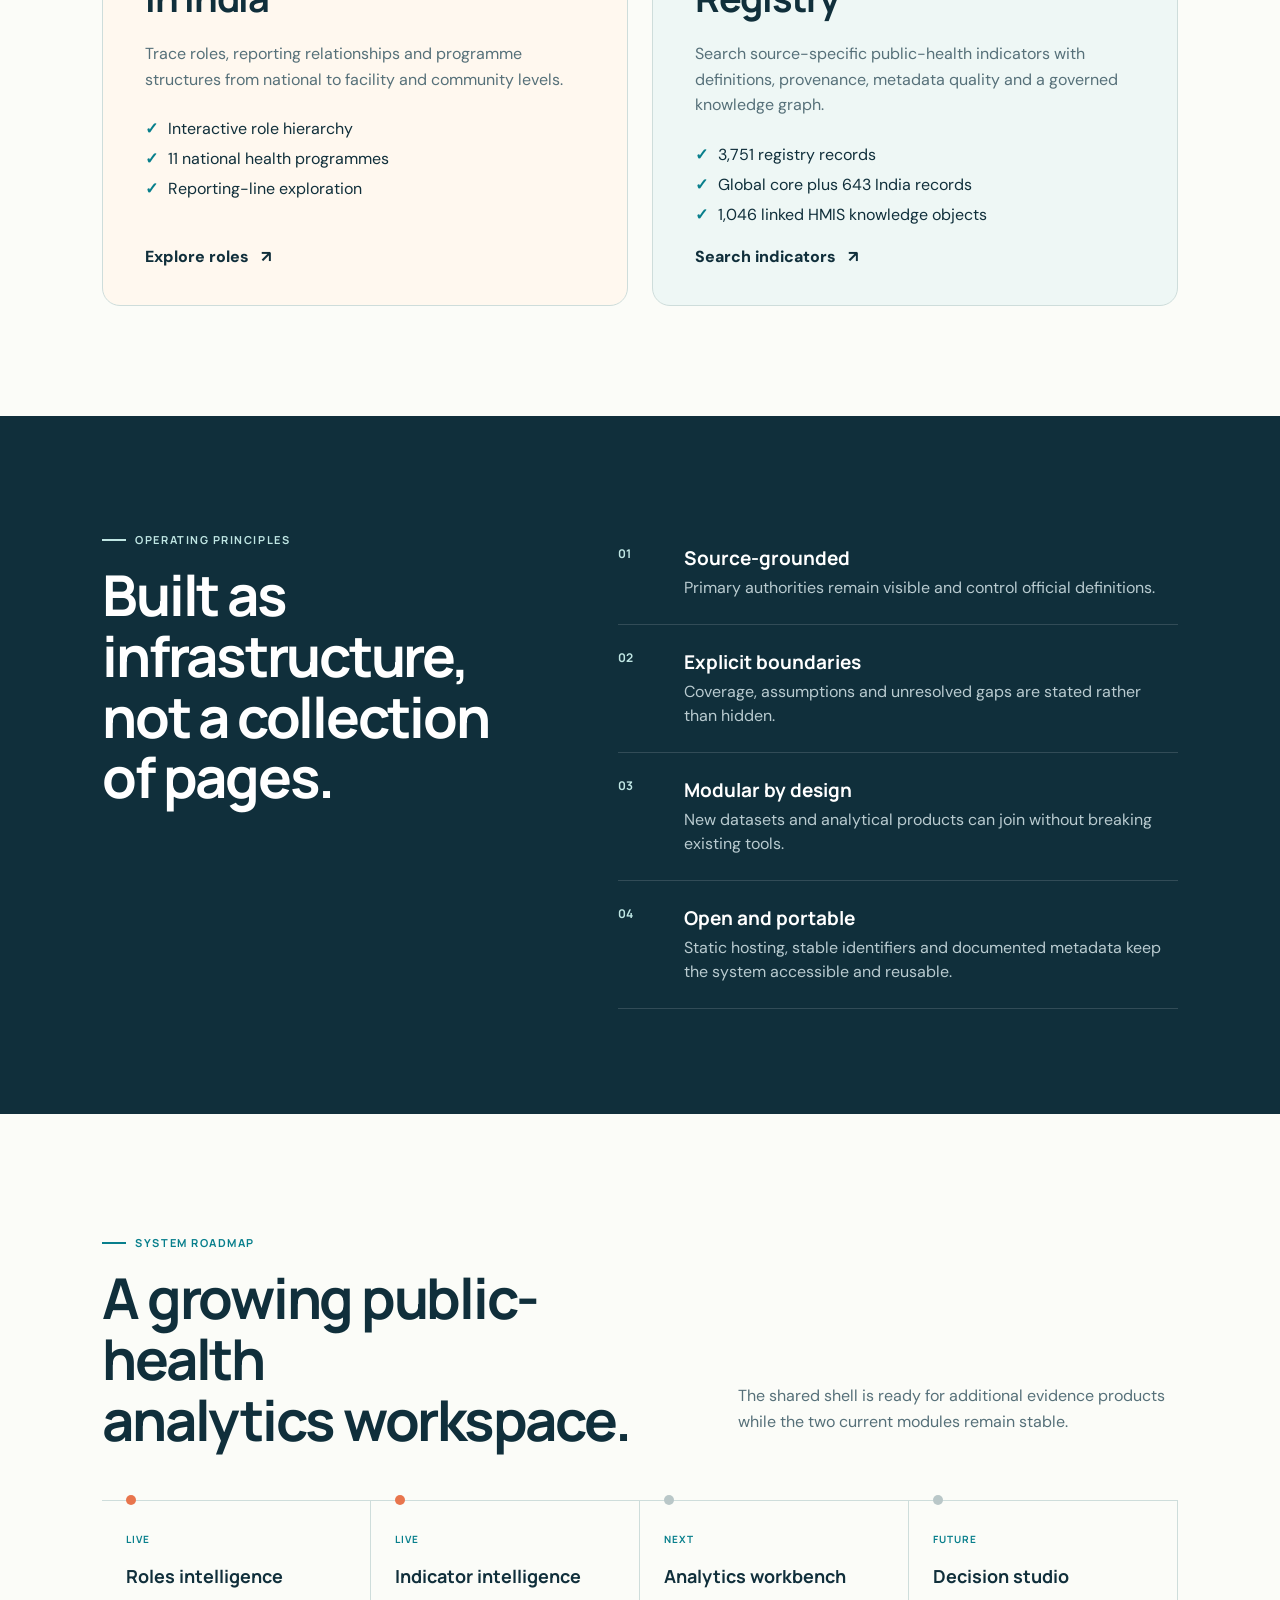
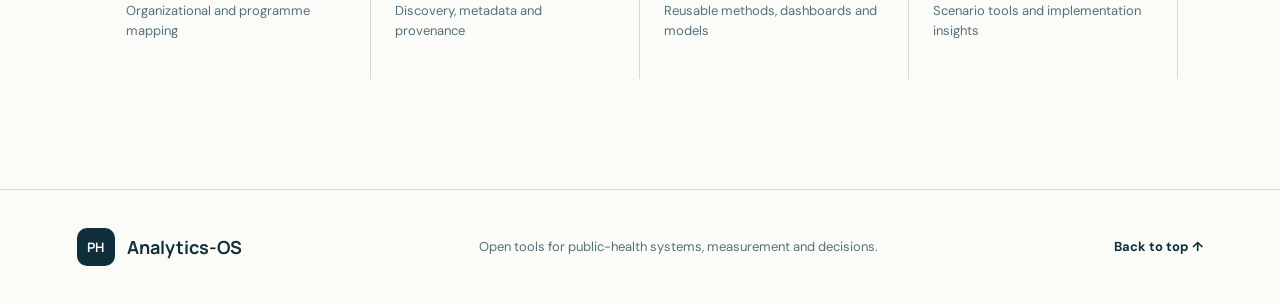
==== commit f4704f24: "Complete UTILITY-02 controlled disaggregation" ====
--- a/index.html
+++ b/index.html
@@ -32,7 +32,7 @@
         <div class="hero-actions"><a class="primary" href="indicators/#registry">Open the Registry →</a><a class="secondary" href="indicators/#knowledge-graph">Explore the Knowledge Graph →</a></div>
       </div>
       <aside class="home-directory" id="workspace" aria-label="Analytics-OS workspace directory">
-        <div class="directory-head"><span>Explore Analytics-OS</span><b><i></i> Release 4.1 live</b></div>
+        <div class="directory-head"><span>Explore Analytics-OS</span><b><i></i> Release 4.2 live</b></div>
         <div class="directory-grid">
           <a class="directory-card featured" href="indicators/#registry"><span>01 · Indicator intelligence</span><strong>Registry</strong><small>Search 3,751 source-specific indicator records.</small><em>Open →</em></a>
           <a class="directory-card" href="indicators/#knowledge-graph"><span>02 · Semantic intelligence</span><strong>Knowledge Graph</strong><small>Explore concepts, provenance and typed relationships.</small><em>Open →</em></a>
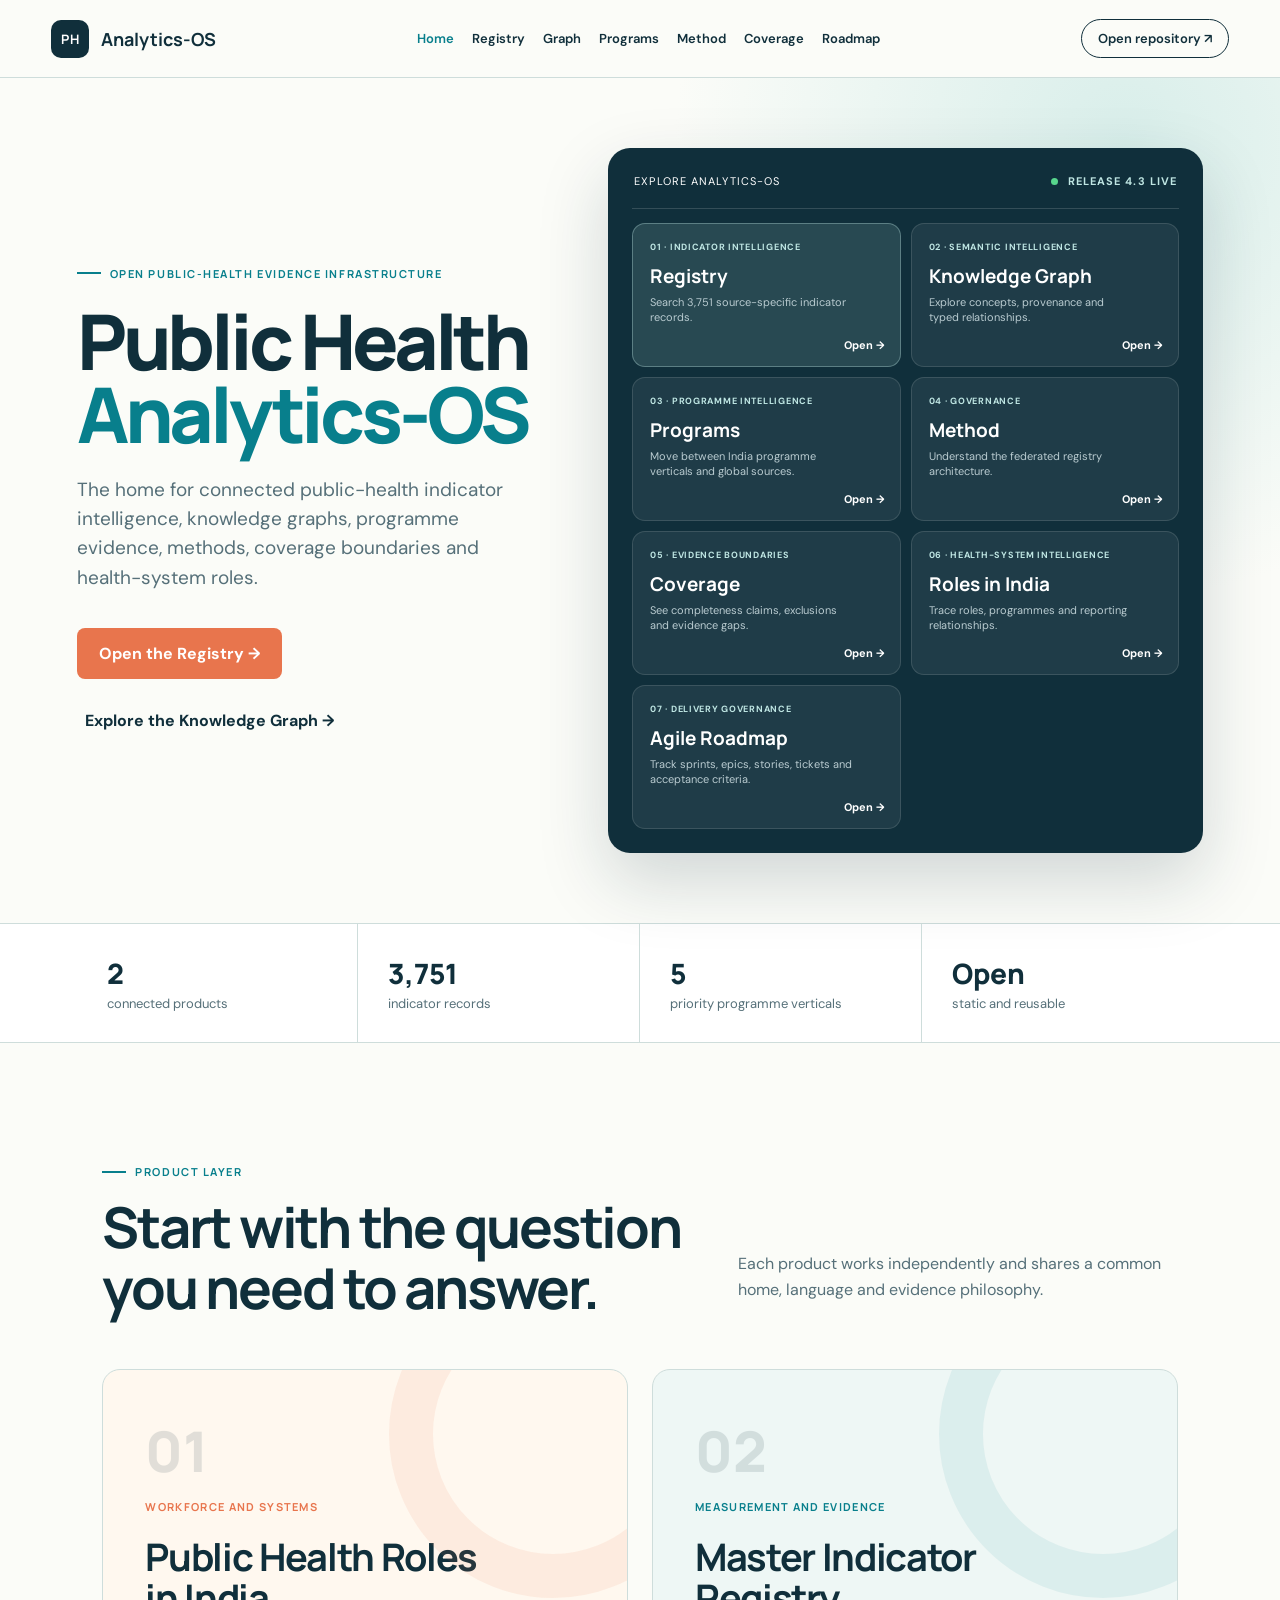
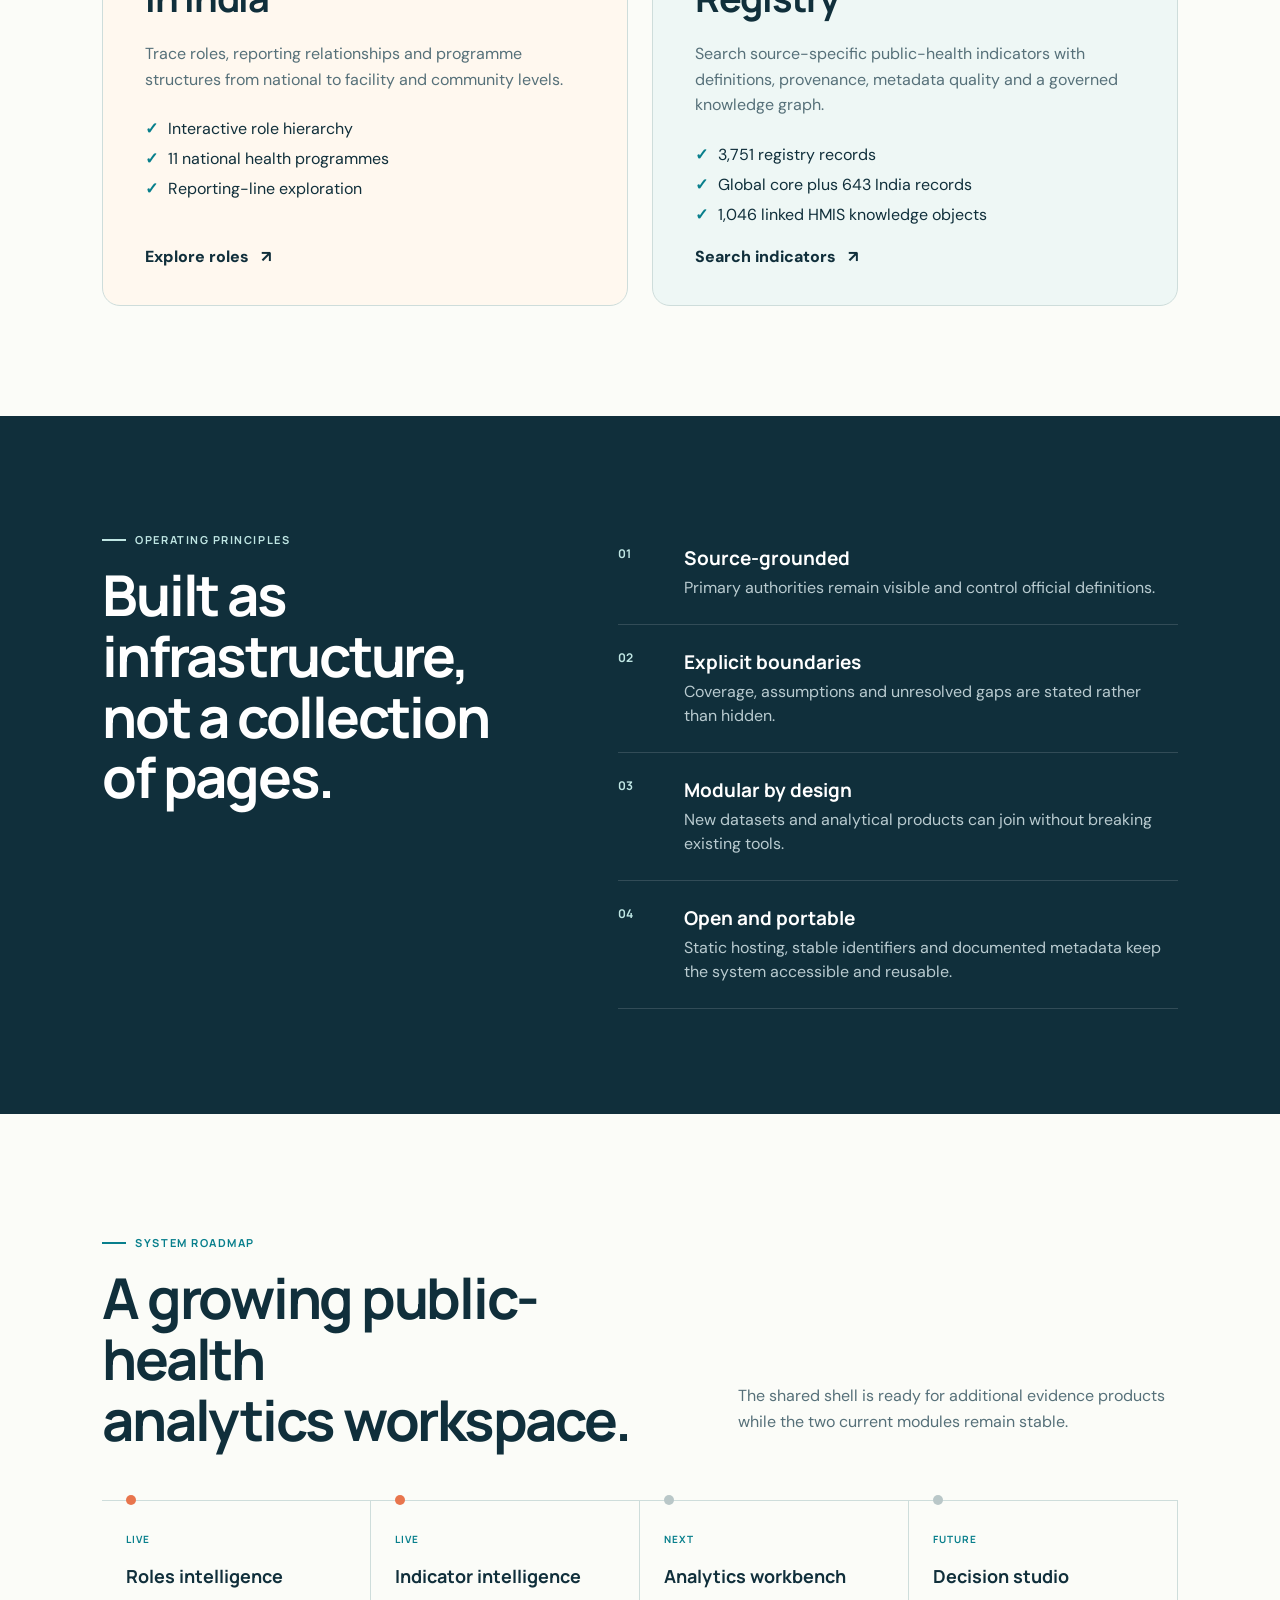
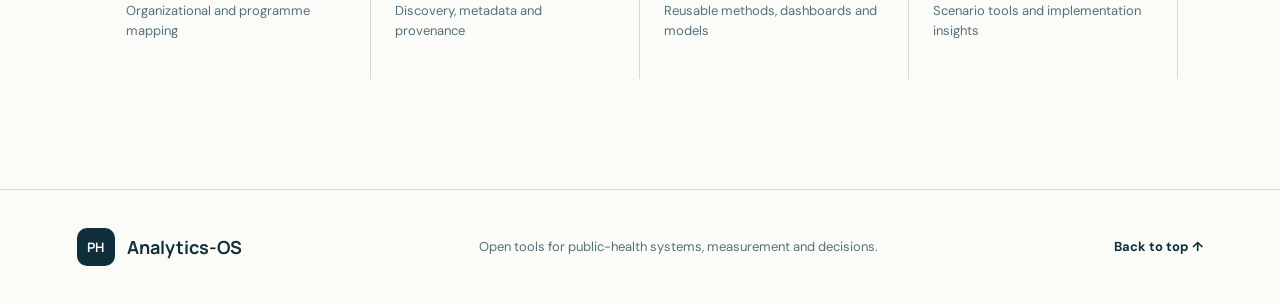
==== commit 31c70e5c: "Complete UTILITY-03 quality comparability pilot" ====
--- a/index.html
+++ b/index.html
@@ -32,7 +32,7 @@
         <div class="hero-actions"><a class="primary" href="indicators/#registry">Open the Registry →</a><a class="secondary" href="indicators/#knowledge-graph">Explore the Knowledge Graph →</a></div>
       </div>
       <aside class="home-directory" id="workspace" aria-label="Analytics-OS workspace directory">
-        <div class="directory-head"><span>Explore Analytics-OS</span><b><i></i> Release 4.2 live</b></div>
+        <div class="directory-head"><span>Explore Analytics-OS</span><b><i></i> Release 4.3 live</b></div>
         <div class="directory-grid">
           <a class="directory-card featured" href="indicators/#registry"><span>01 · Indicator intelligence</span><strong>Registry</strong><small>Search 3,751 source-specific indicator records.</small><em>Open →</em></a>
           <a class="directory-card" href="indicators/#knowledge-graph"><span>02 · Semantic intelligence</span><strong>Knowledge Graph</strong><small>Explore concepts, provenance and typed relationships.</small><em>Open →</em></a>
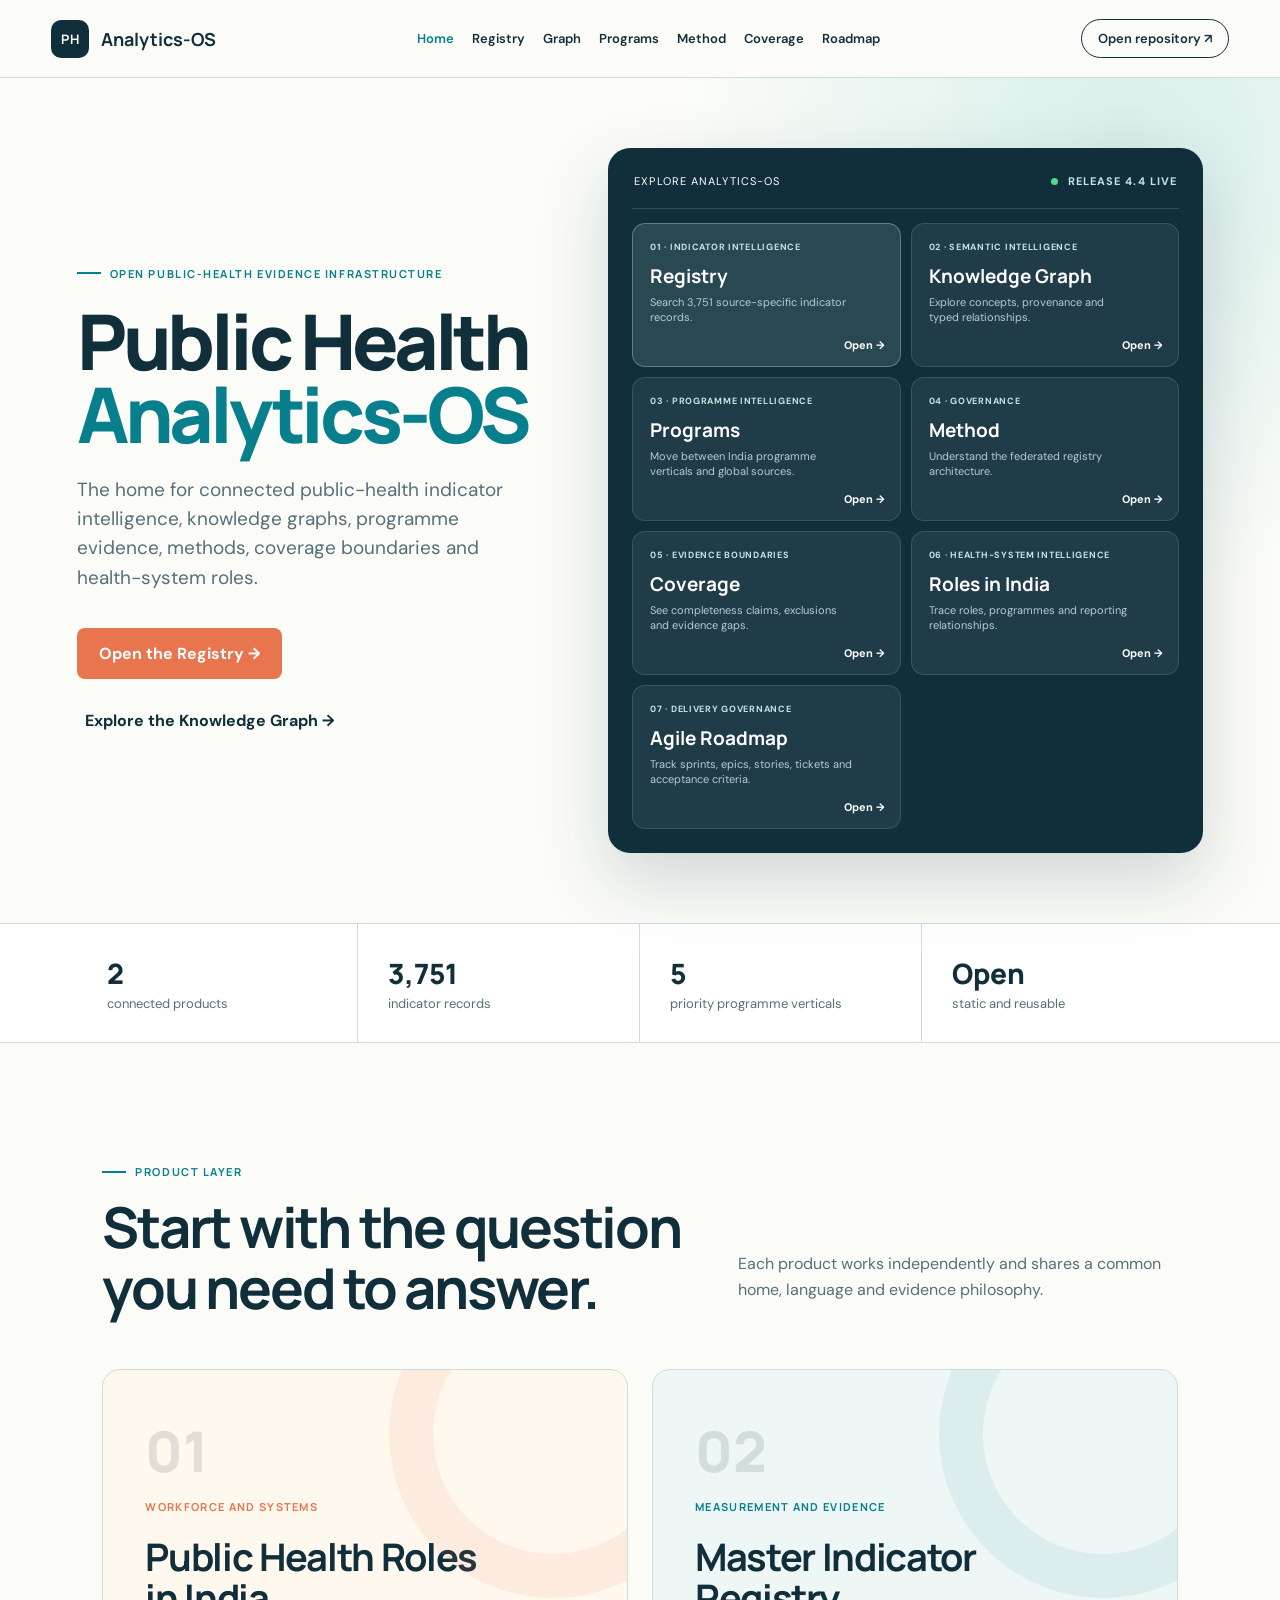
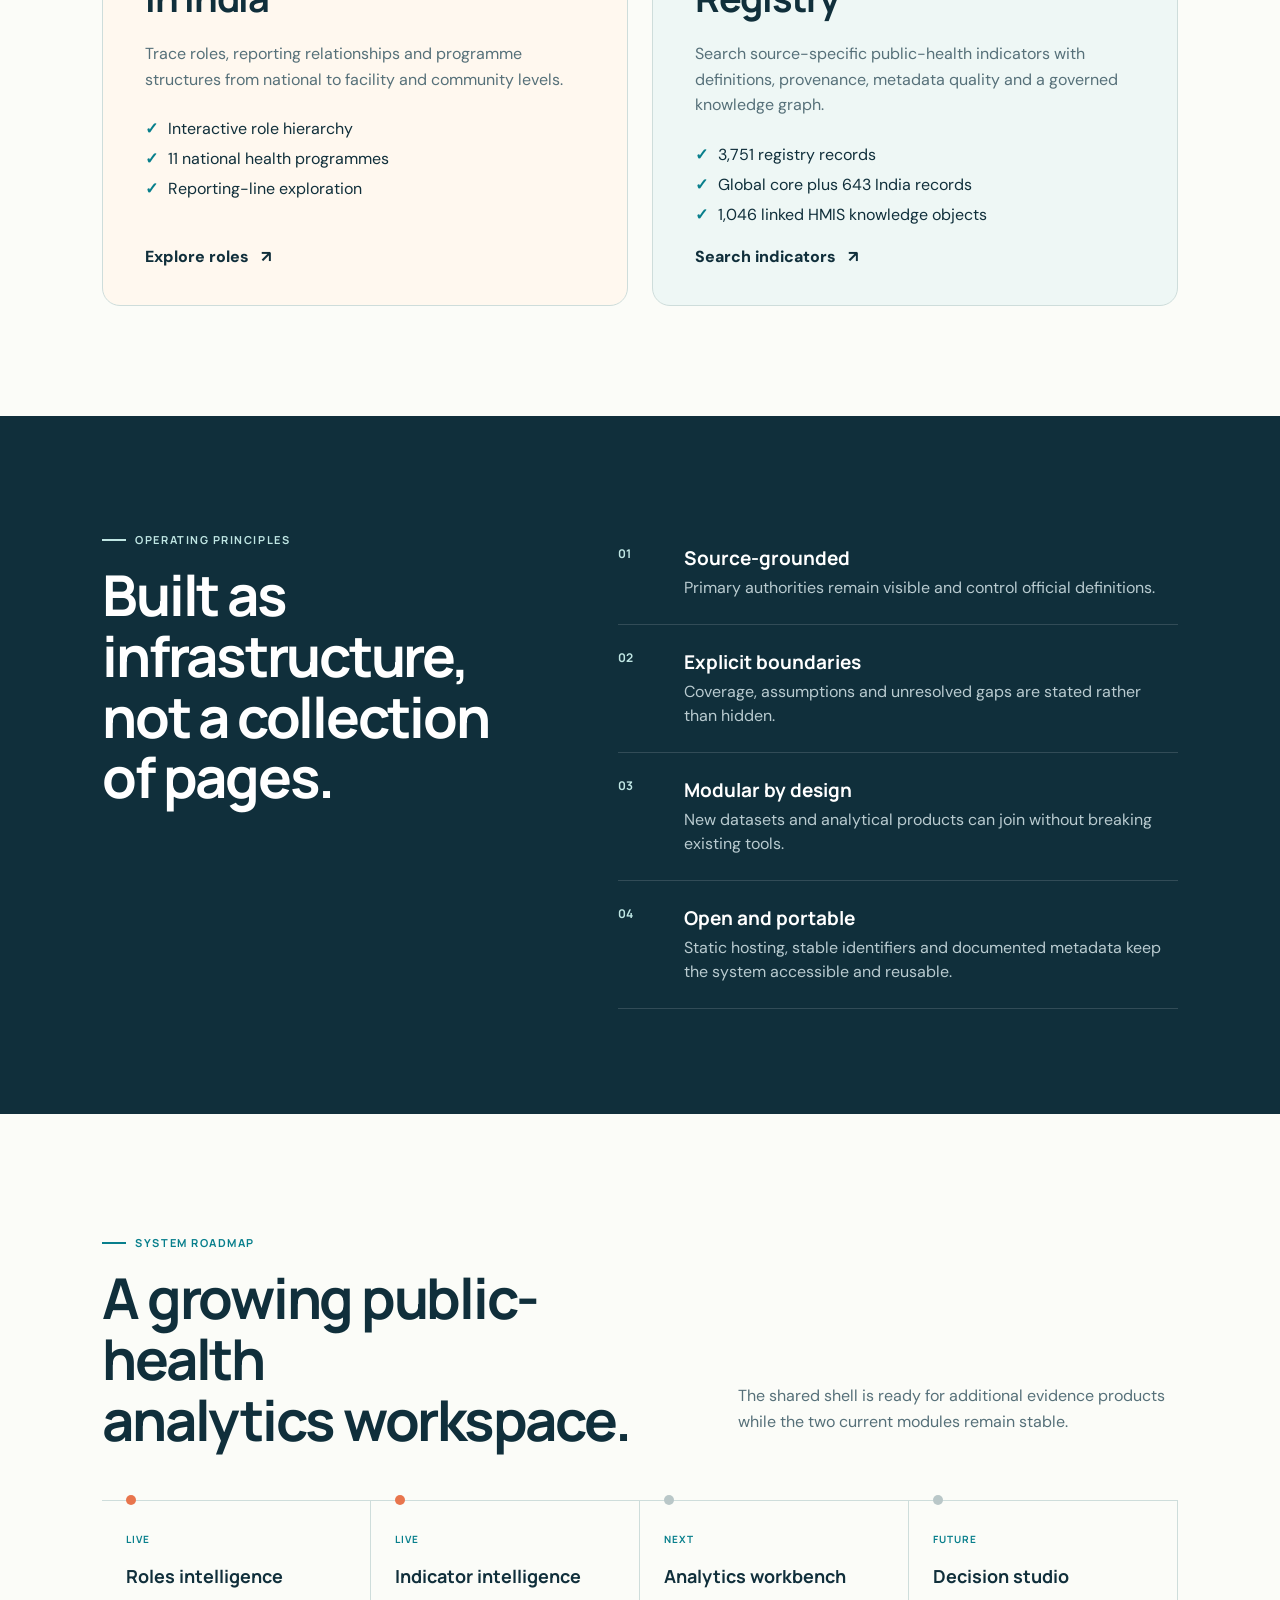
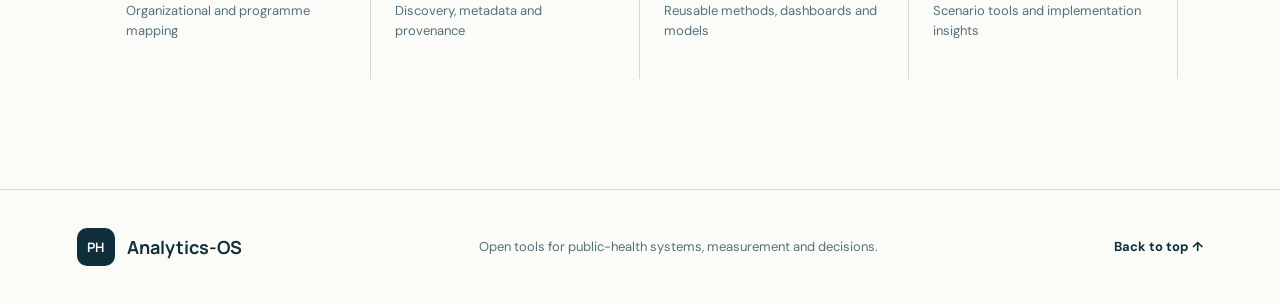
==== commit 1a044cdf: "Complete UTILITY-04 reference value model" ====
--- a/index.html
+++ b/index.html
@@ -32,7 +32,7 @@
         <div class="hero-actions"><a class="primary" href="indicators/#registry">Open the Registry →</a><a class="secondary" href="indicators/#knowledge-graph">Explore the Knowledge Graph →</a></div>
       </div>
       <aside class="home-directory" id="workspace" aria-label="Analytics-OS workspace directory">
-        <div class="directory-head"><span>Explore Analytics-OS</span><b><i></i> Release 4.3 live</b></div>
+        <div class="directory-head"><span>Explore Analytics-OS</span><b><i></i> Release 4.4 live</b></div>
         <div class="directory-grid">
           <a class="directory-card featured" href="indicators/#registry"><span>01 · Indicator intelligence</span><strong>Registry</strong><small>Search 3,751 source-specific indicator records.</small><em>Open →</em></a>
           <a class="directory-card" href="indicators/#knowledge-graph"><span>02 · Semantic intelligence</span><strong>Knowledge Graph</strong><small>Explore concepts, provenance and typed relationships.</small><em>Open →</em></a>
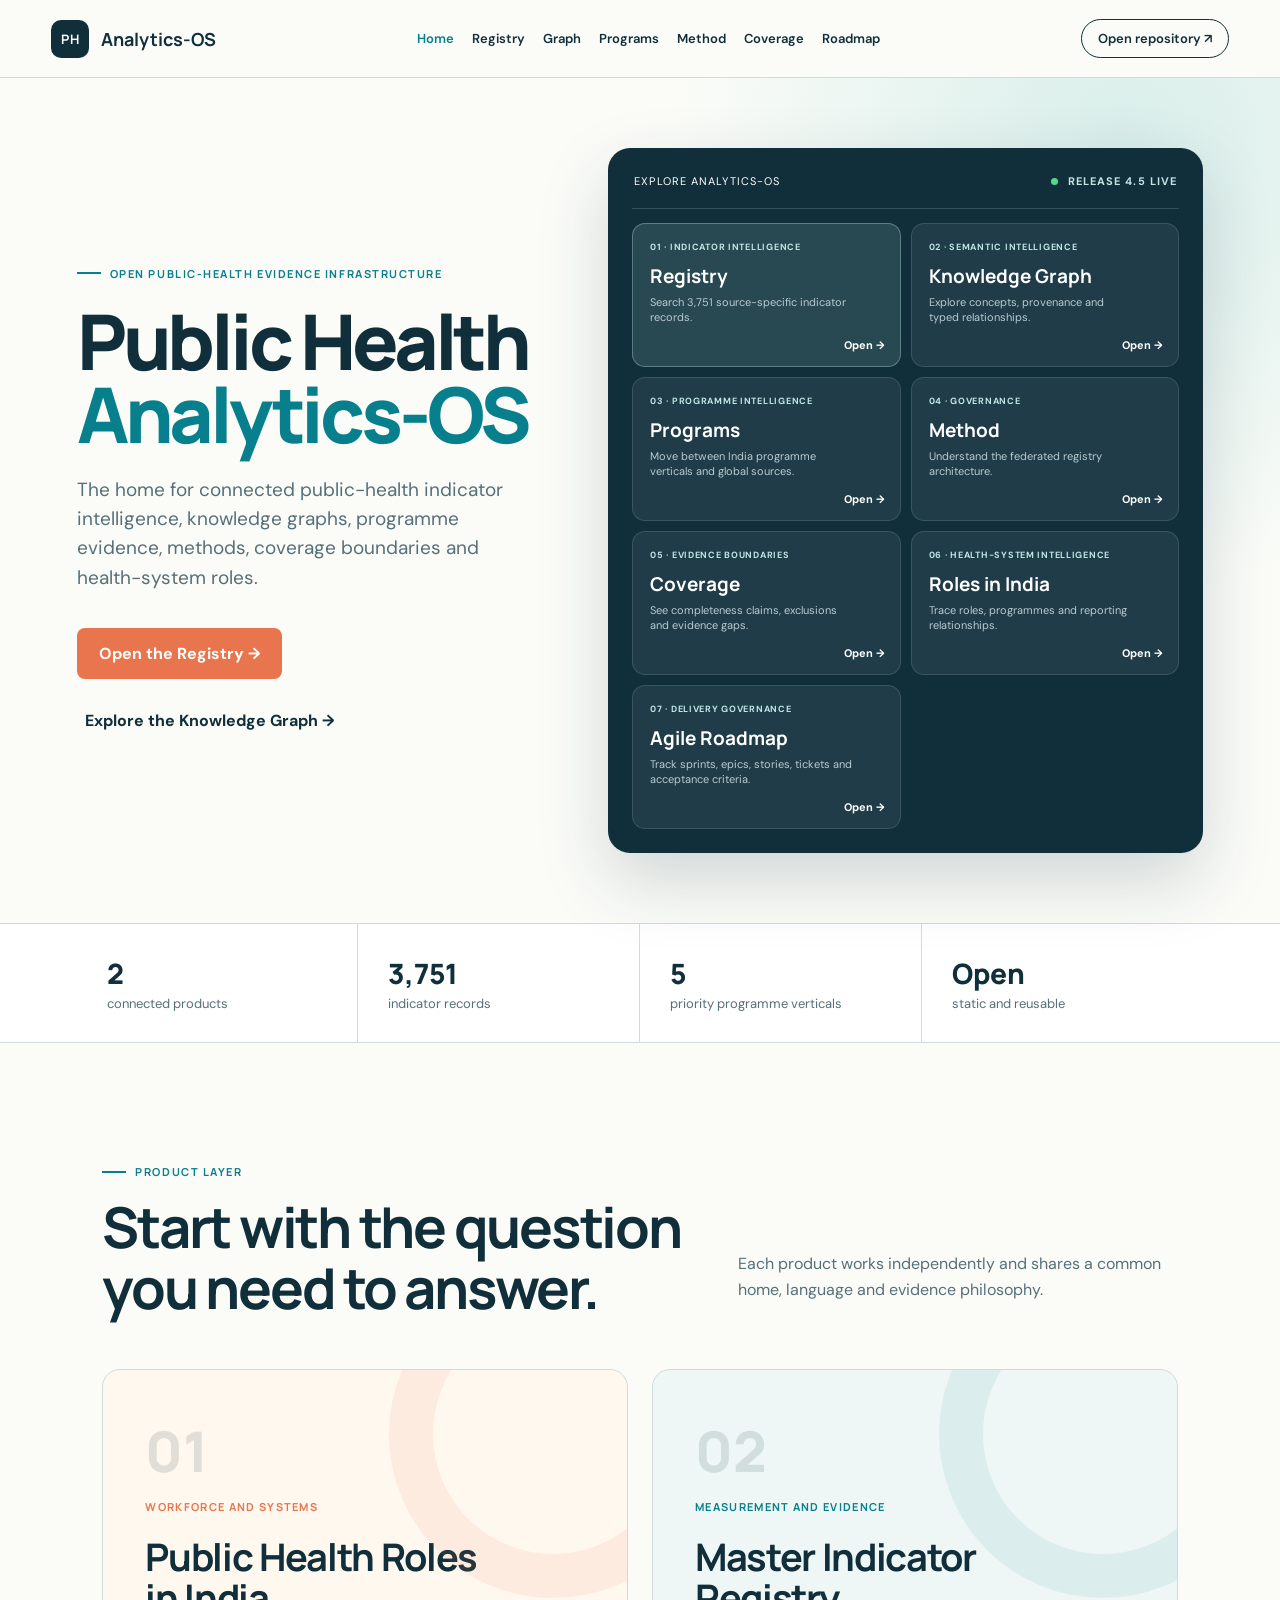
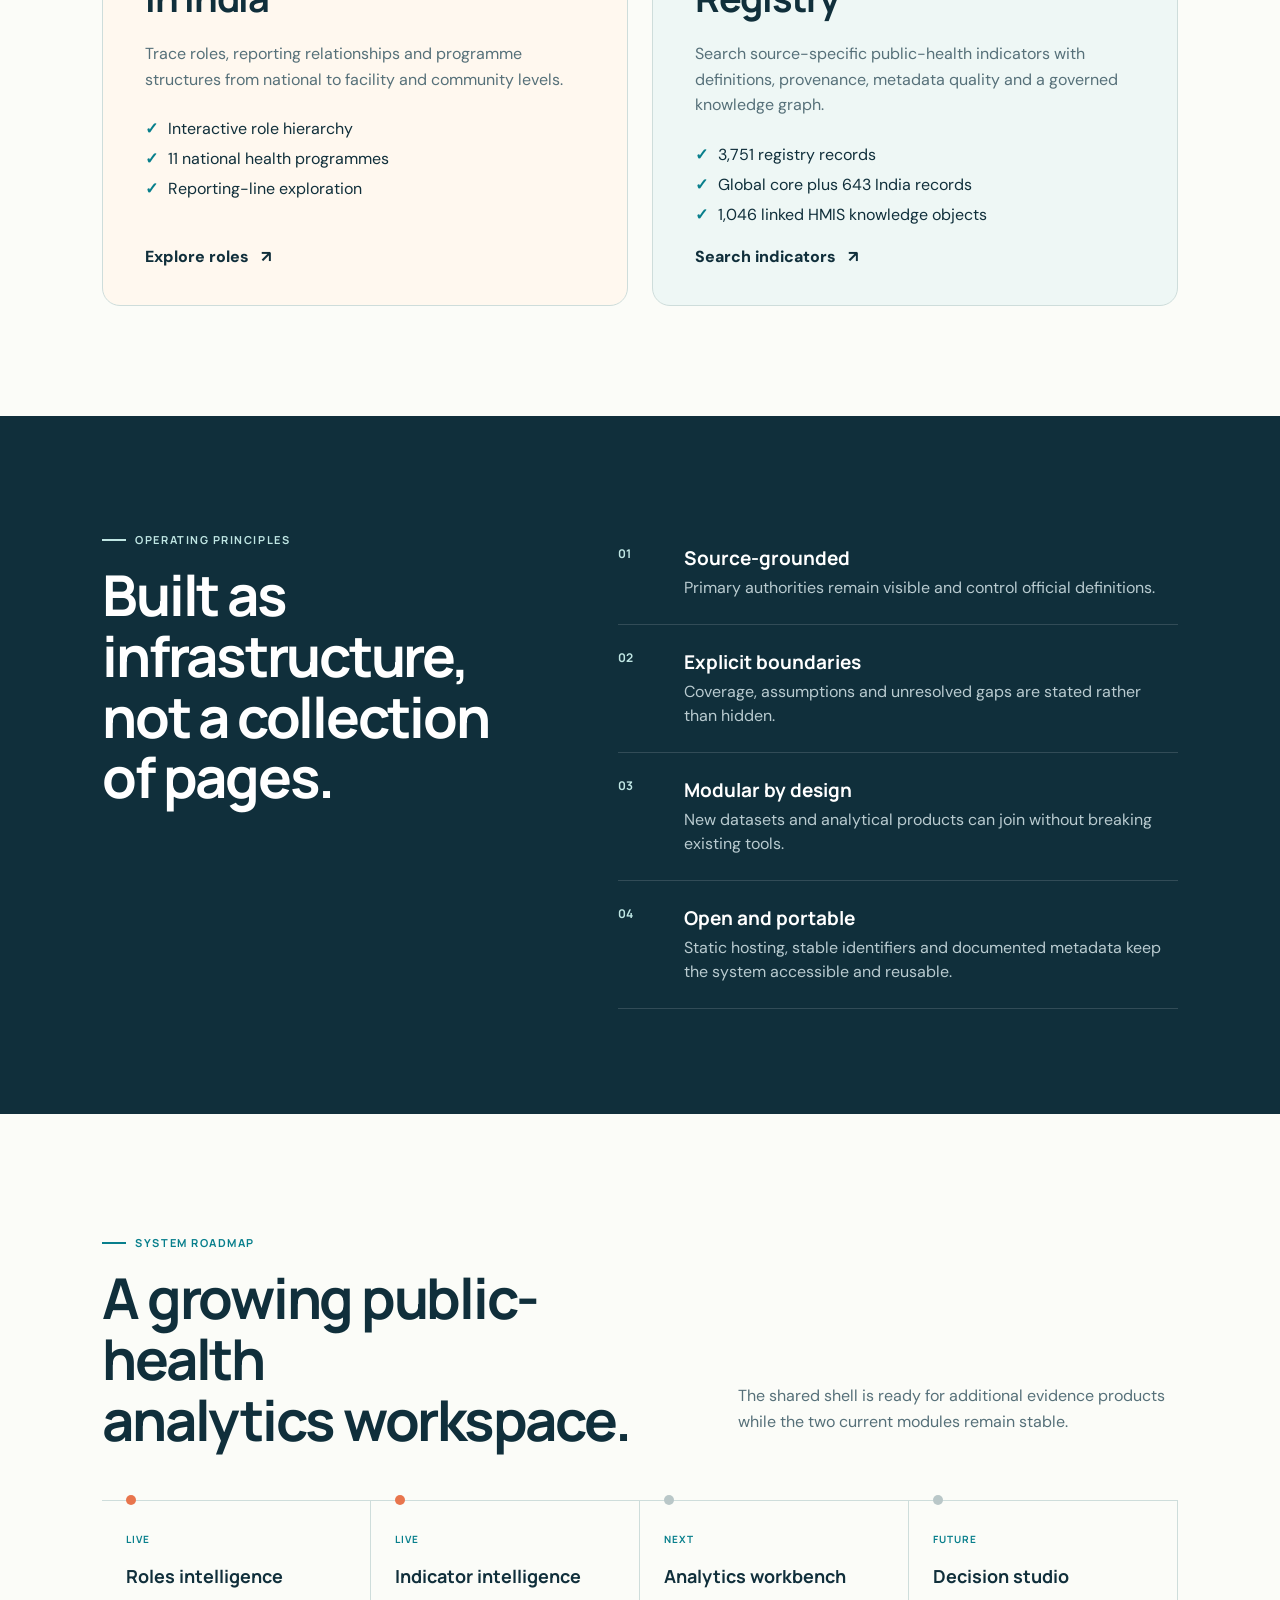
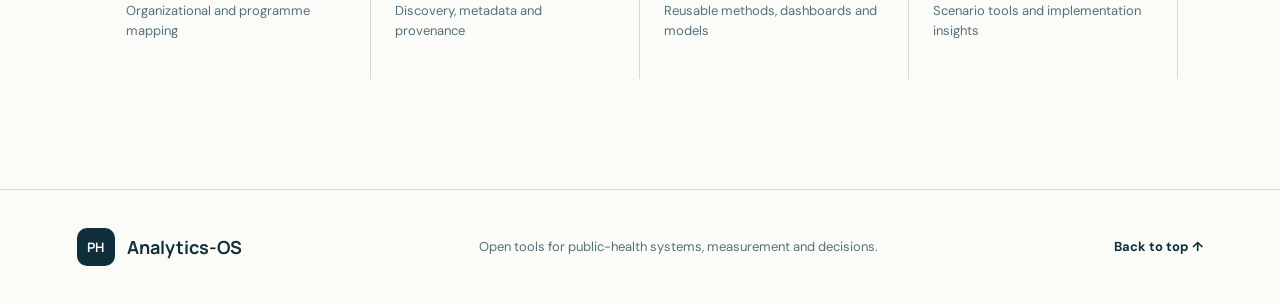
==== commit d69de596: "Complete UTILITY-05 response guidance" ====
--- a/index.html
+++ b/index.html
@@ -32,7 +32,7 @@
         <div class="hero-actions"><a class="primary" href="indicators/#registry">Open the Registry →</a><a class="secondary" href="indicators/#knowledge-graph">Explore the Knowledge Graph →</a></div>
       </div>
       <aside class="home-directory" id="workspace" aria-label="Analytics-OS workspace directory">
-        <div class="directory-head"><span>Explore Analytics-OS</span><b><i></i> Release 4.4 live</b></div>
+        <div class="directory-head"><span>Explore Analytics-OS</span><b><i></i> Release 4.5 live</b></div>
         <div class="directory-grid">
           <a class="directory-card featured" href="indicators/#registry"><span>01 · Indicator intelligence</span><strong>Registry</strong><small>Search 3,751 source-specific indicator records.</small><em>Open →</em></a>
           <a class="directory-card" href="indicators/#knowledge-graph"><span>02 · Semantic intelligence</span><strong>Knowledge Graph</strong><small>Explore concepts, provenance and typed relationships.</small><em>Open →</em></a>
